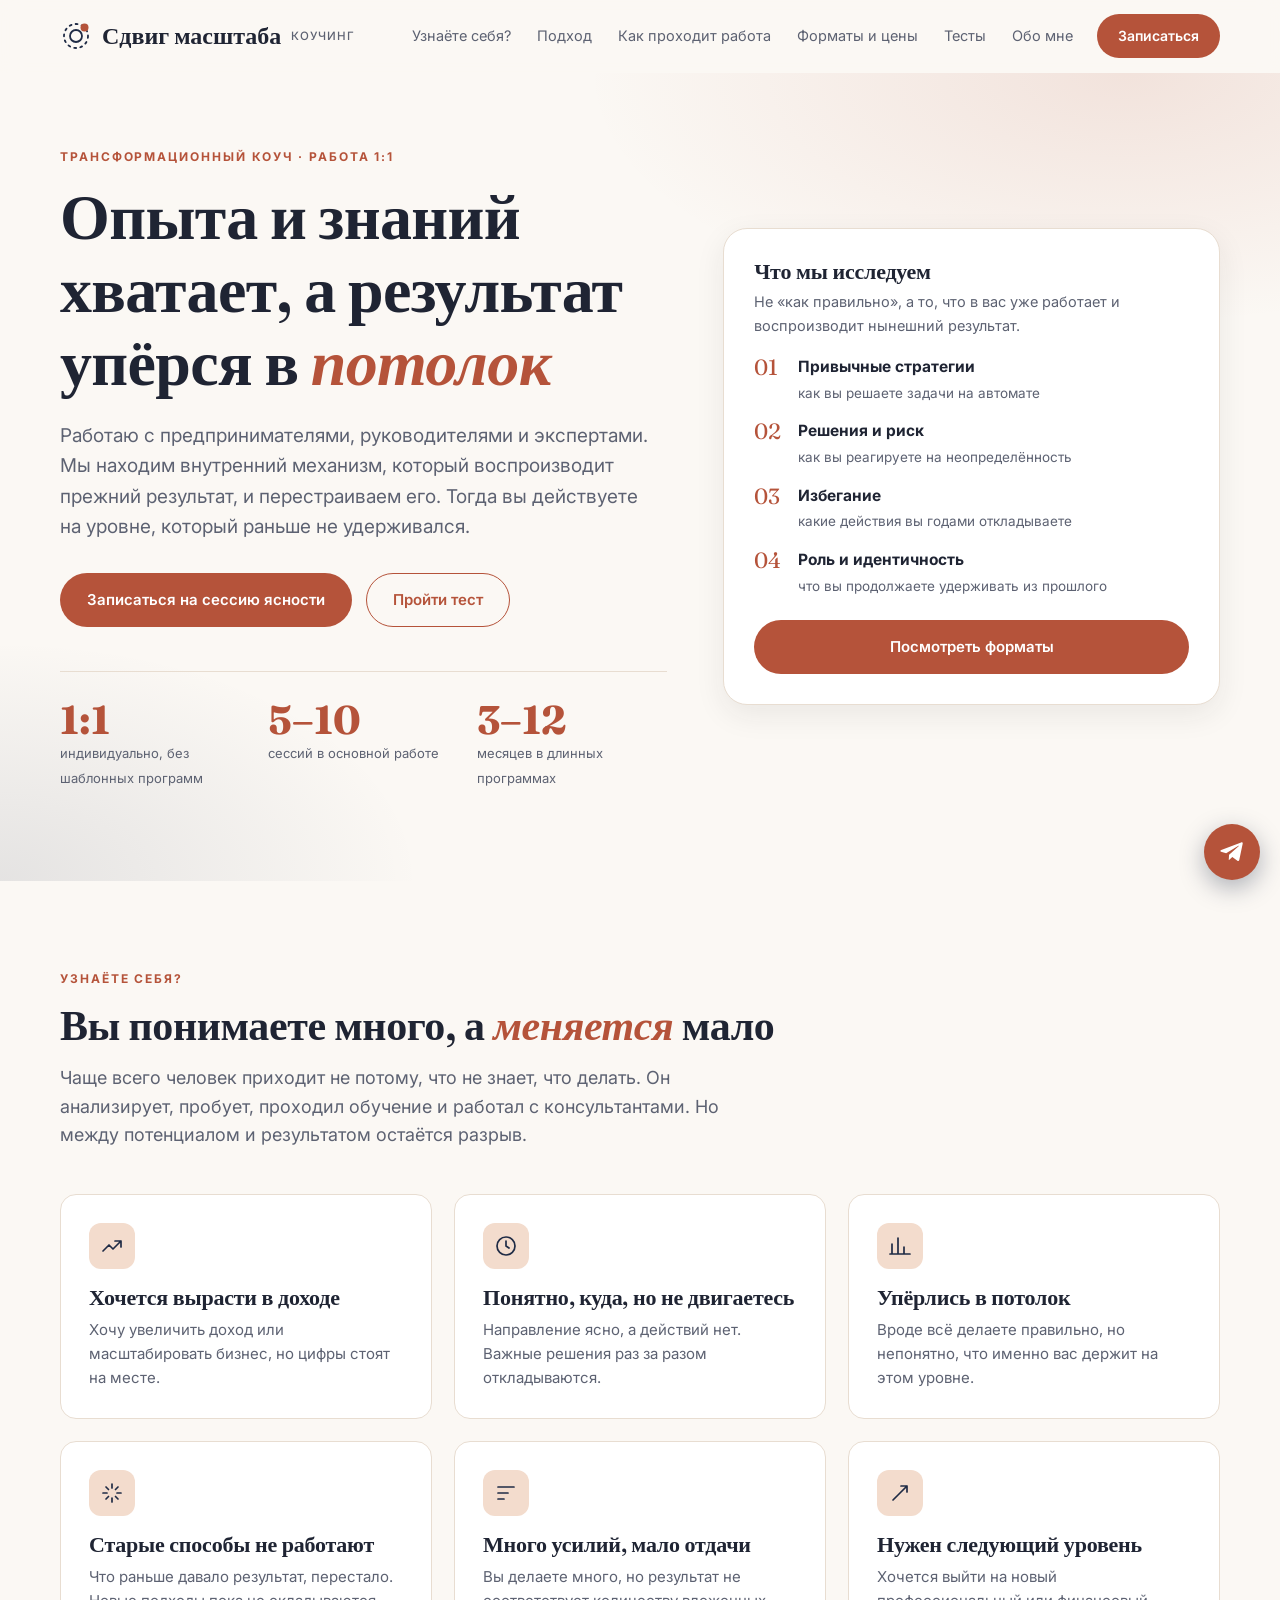
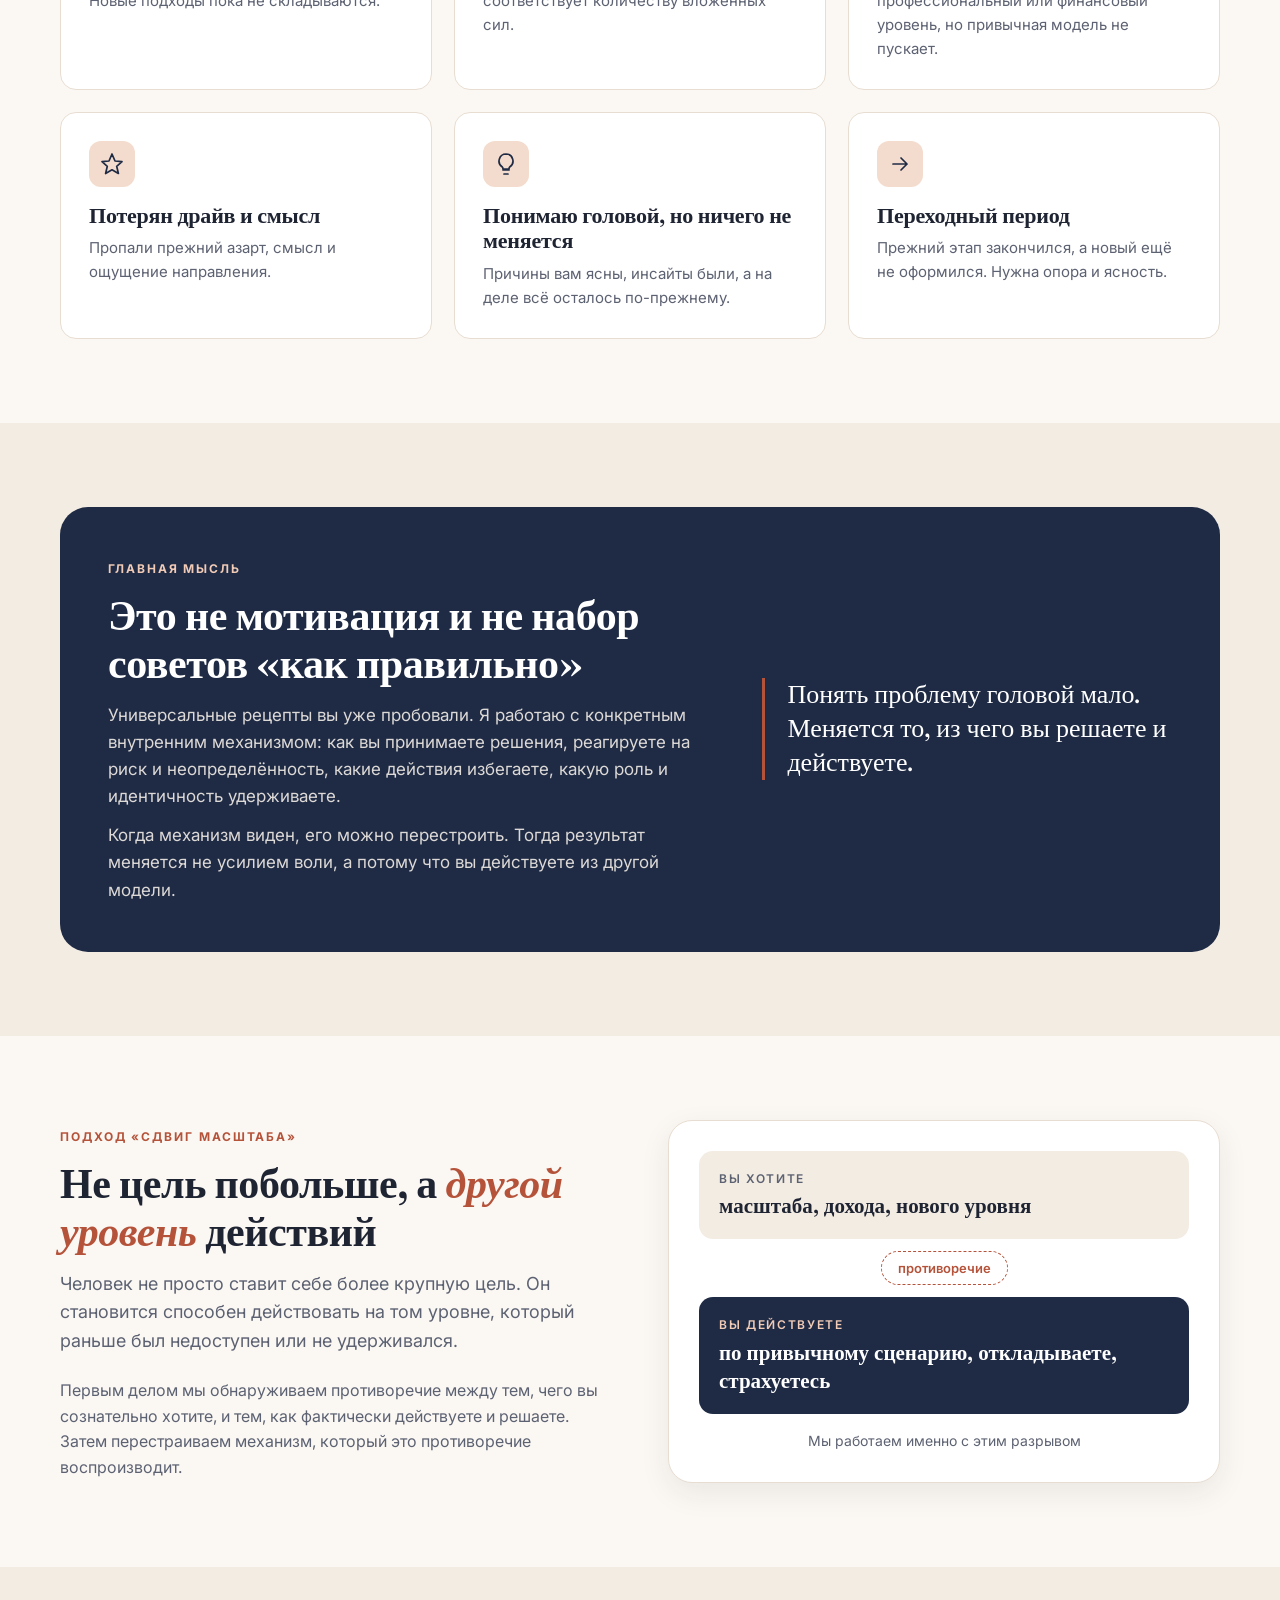
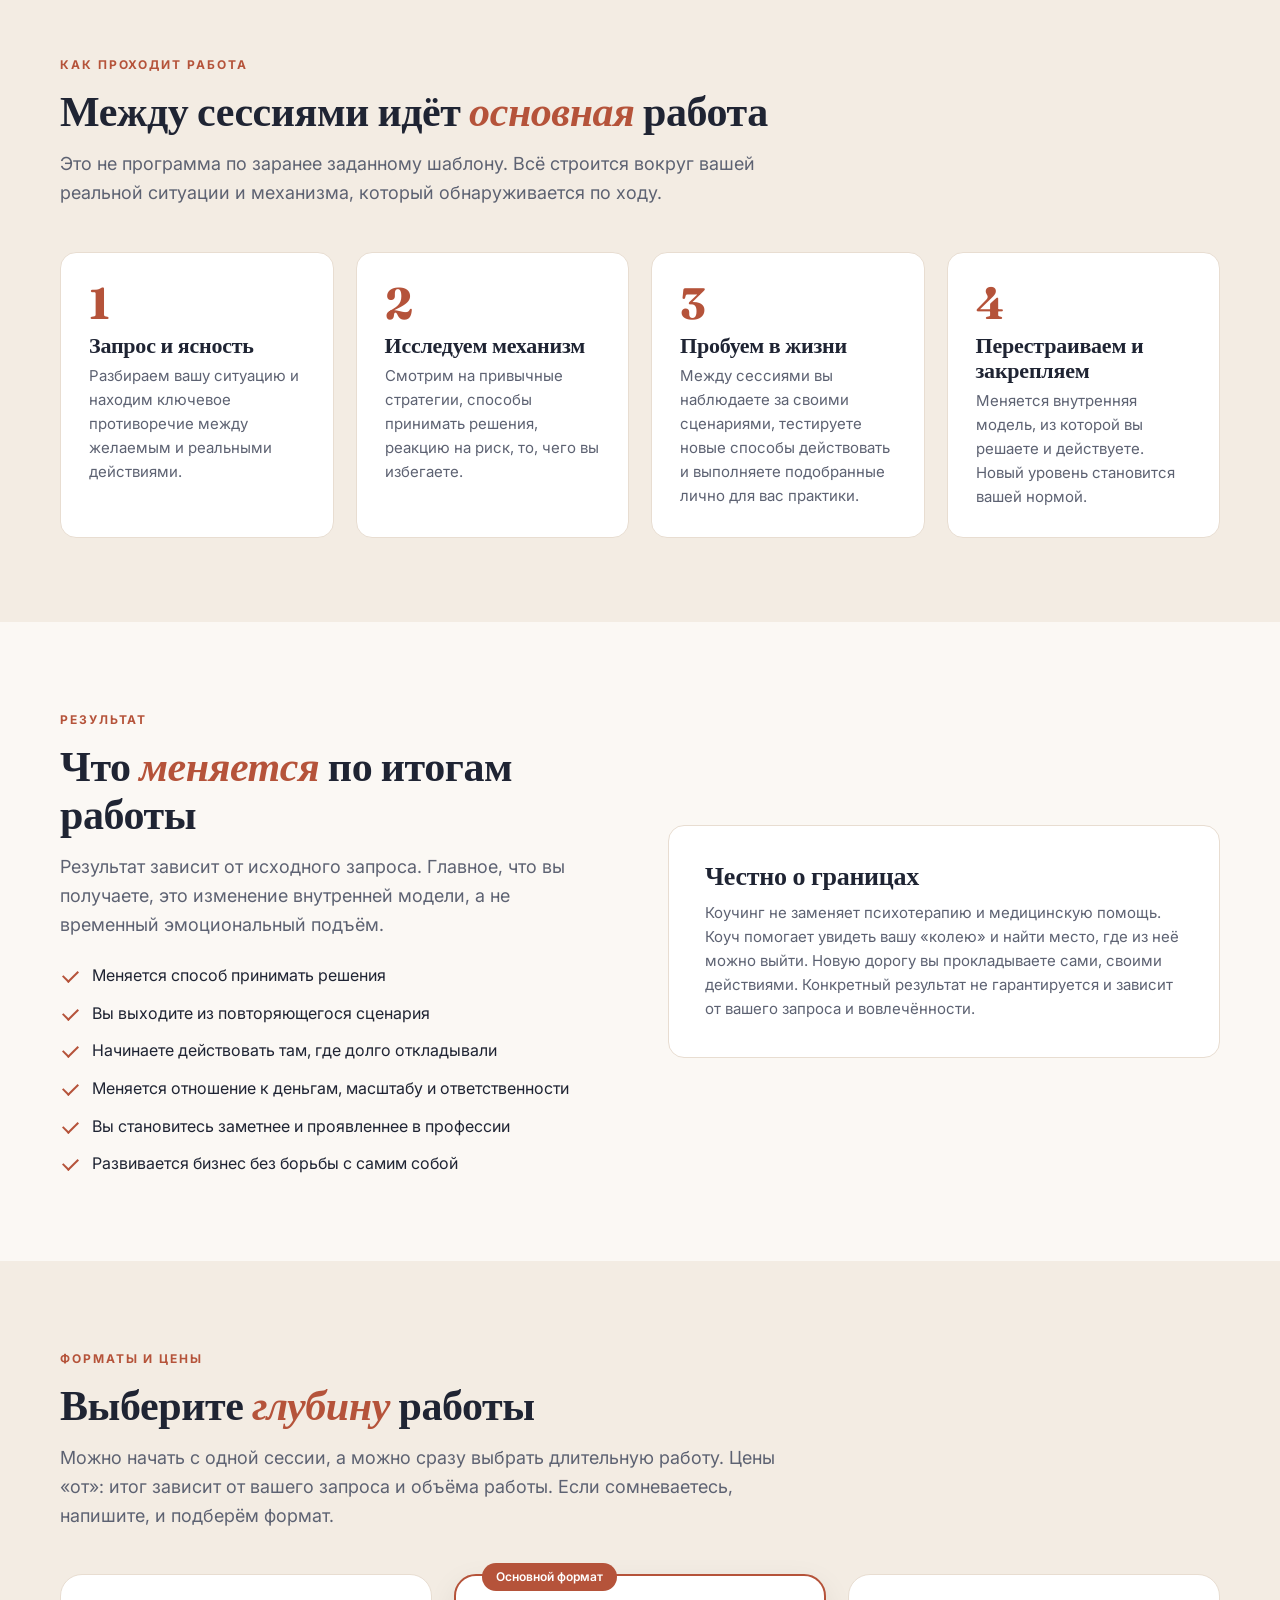
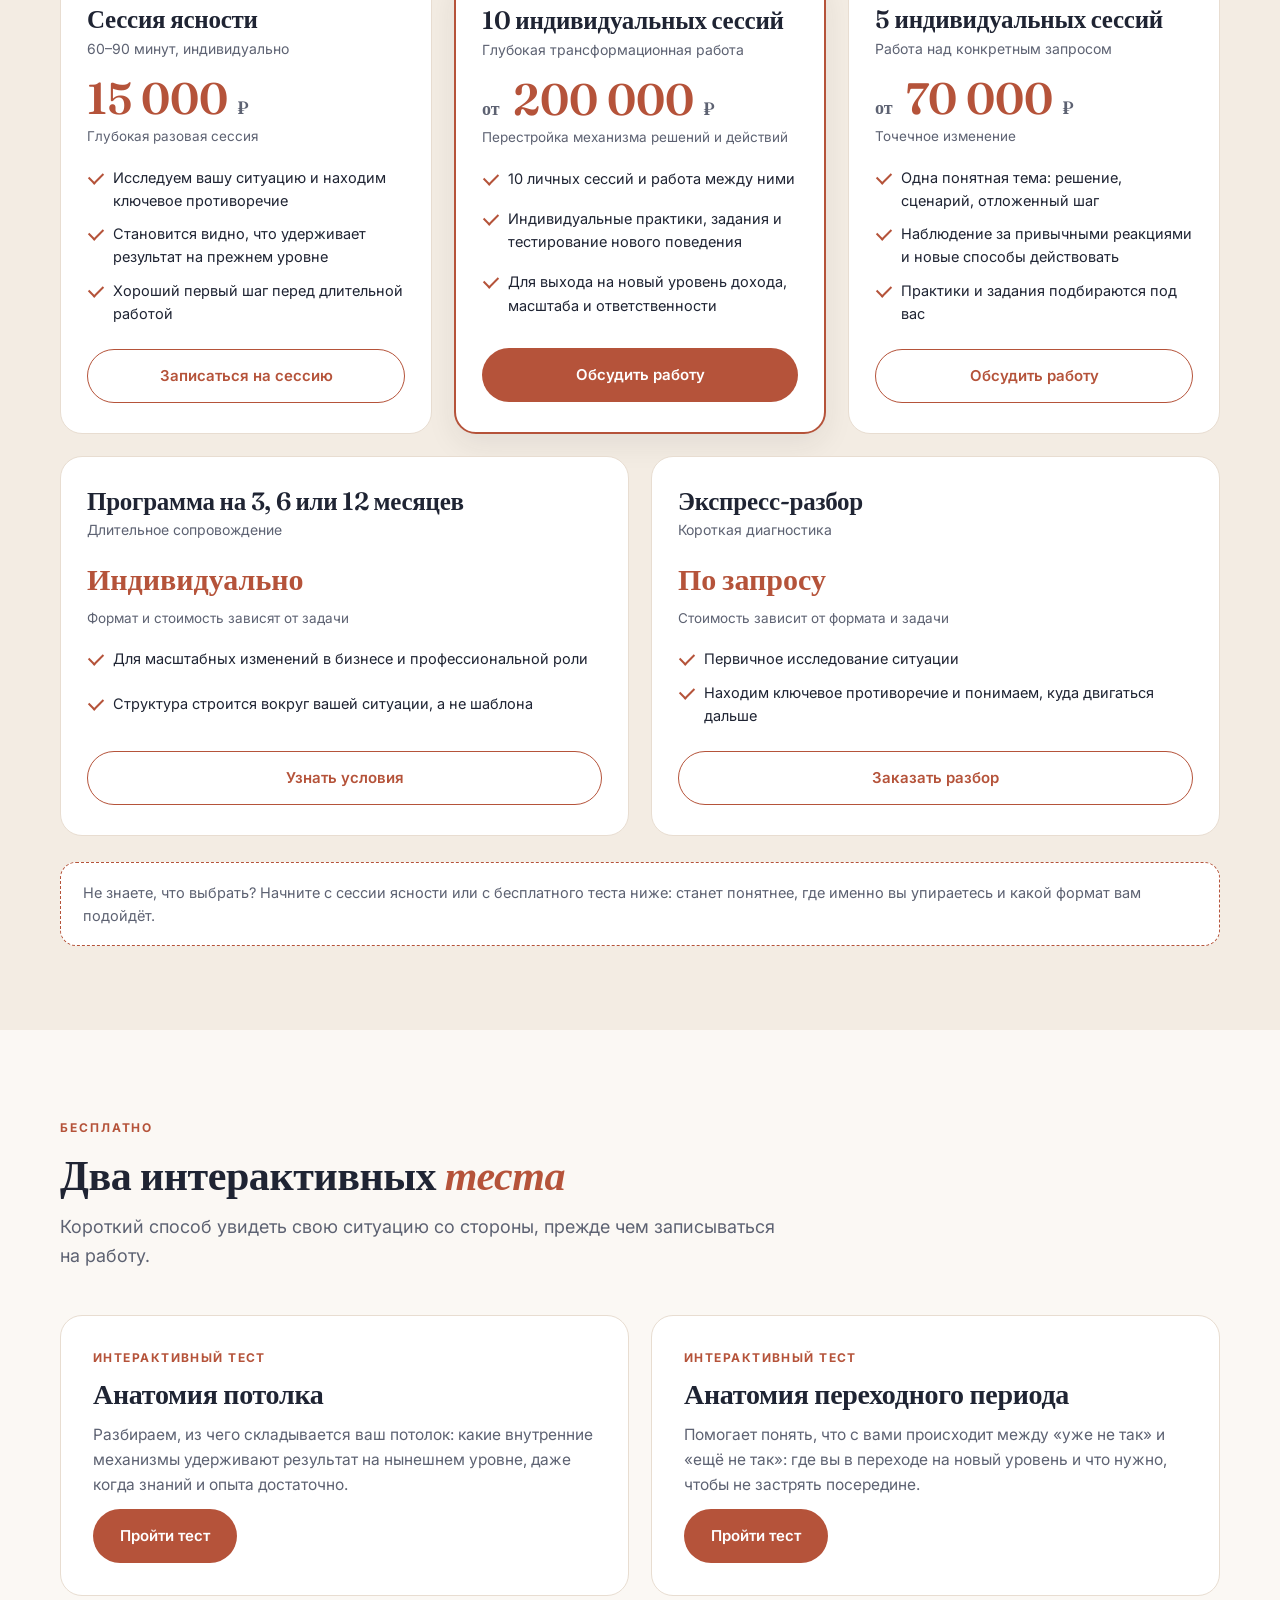
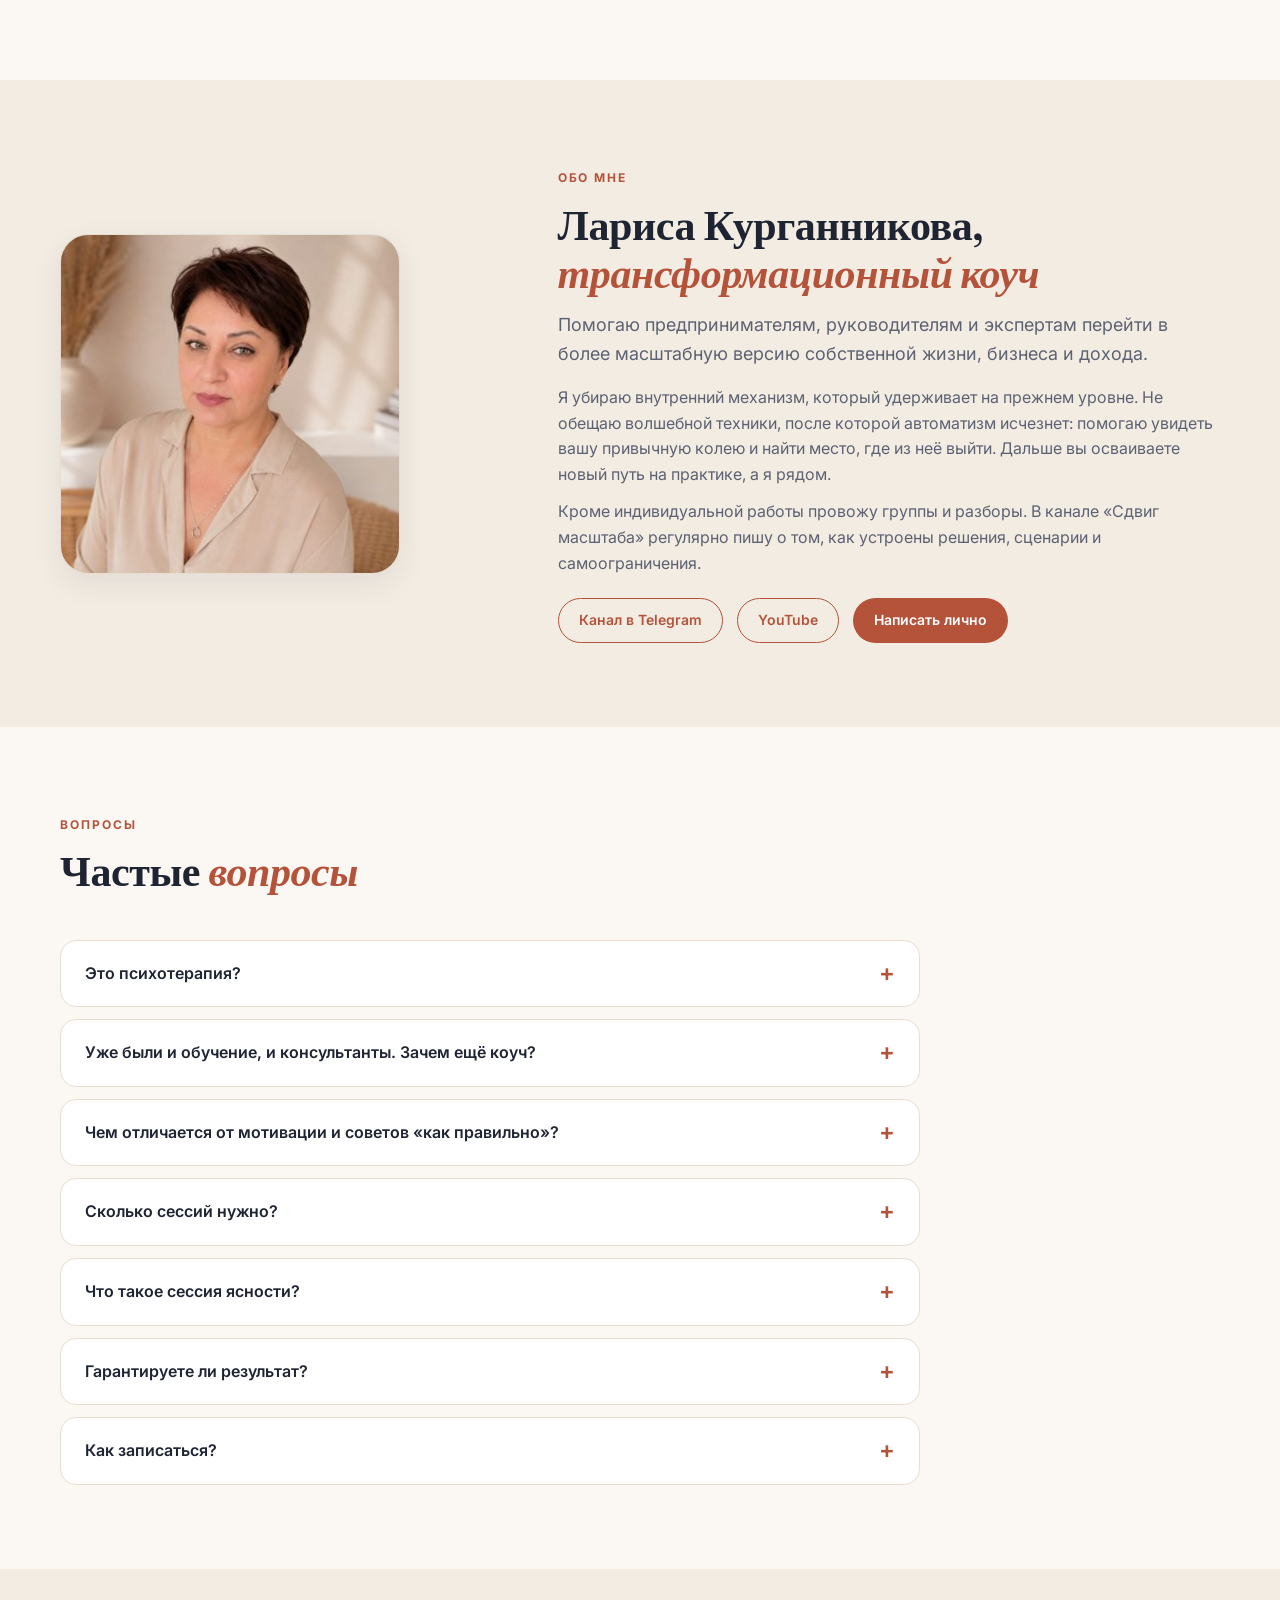
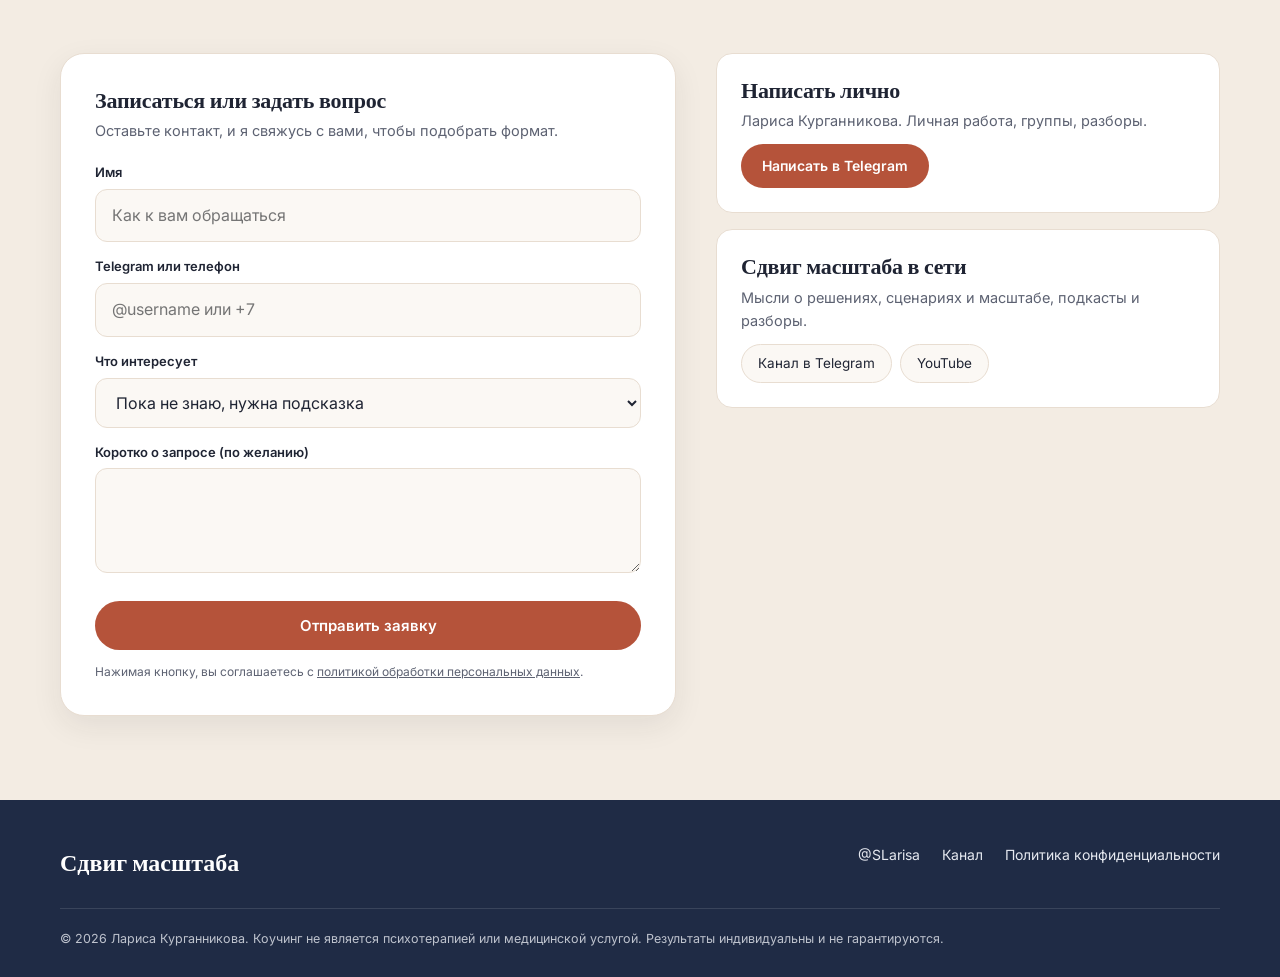
==== index.html @ 3f0baa87 "init: landing for Larisa Kurgannikova (Sdvig masshtaba)" ====
<!DOCTYPE html>
<html lang="ru">
<head>
<meta charset="UTF-8">
<meta name="viewport" content="width=device-width, initial-scale=1">
<title>Сдвиг масштаба — трансформационный коуч Лариса Курганникова</title>
<meta name="description" content="Индивидуальная трансформационная работа для предпринимателей, руководителей и экспертов, которые упёрлись в потолок. Находим внутренний механизм, который удерживает результат, и перестраиваем его.">
<meta property="og:title" content="Сдвиг масштаба — коуч Лариса Курганникова">
<meta property="og:description" content="Опыта и знаний хватает, а результат упёрся в потолок. Индивидуальная работа с внутренним механизмом решений и действий.">
<meta property="og:type" content="website">
<link rel="icon" href="data:image/svg+xml,%3Csvg xmlns='http://www.w3.org/2000/svg' viewBox='0 0 32 32'%3E%3Ccircle cx='16' cy='16' r='14' fill='%231f2b45'/%3E%3Ccircle cx='16' cy='16' r='9' fill='none' stroke='%23e9b99f' stroke-width='2'/%3E%3Ccircle cx='21' cy='11' r='4' fill='%23b5533a'/%3E%3C/svg%3E">
<link rel="preconnect" href="https://fonts.googleapis.com">
<link rel="preconnect" href="https://fonts.gstatic.com" crossorigin>
<link href="https://fonts.googleapis.com/css2?family=Fraunces:ital,wght@0,500;0,600;0,700;1,500;1,600&family=Inter:wght@400;500;600;700&display=swap" rel="stylesheet">
<link rel="stylesheet" href="styles.css">
</head>
<body>

<header class="header" id="header">
  <div class="container header__inner">
    <a href="#top" class="logo" aria-label="Сдвиг масштаба">
      <svg viewBox="0 0 32 32" fill="none" stroke-linecap="round"><circle cx="16" cy="16" r="6" stroke="#1f2b45" stroke-width="1.8"/><circle cx="16" cy="16" r="12" stroke="#1f2b45" stroke-width="1.8" stroke-dasharray="2 4.2"/><circle cx="24.5" cy="7.5" r="4" fill="#b5533a" stroke="none"/></svg>
      Сдвиг масштаба <small>коучинг</small>
    </a>
    <nav class="nav" id="nav">
      <a href="#signs">Узнаёте себя?</a>
      <a href="#method">Подход</a>
      <a href="#process">Как проходит работа</a>
      <a href="#formats">Форматы и цены</a>
      <a href="#tests">Тесты</a>
      <a href="#about">Обо мне</a>
    </nav>
    <a href="#contact" class="btn btn--primary btn--sm">Записаться</a>
    <button class="burger" id="burger" aria-label="Меню"><span></span></button>
  </div>
</header>

<main id="top">

<section class="hero">
  <div class="container hero__grid">
    <div>
      <span class="eyebrow">Трансформационный коуч · работа 1:1</span>
      <h1>Опыта и знаний хватает, а результат упёрся в <em>потолок</em></h1>
      <p class="hero__sub">Работаю с предпринимателями, руководителями и экспертами. Мы находим внутренний механизм, который воспроизводит прежний результат, и перестраиваем его. Тогда вы действуете на уровне, который раньше не удерживался.</p>
      <div class="hero__cta">
        <a href="#contact" class="btn btn--primary" data-format="Сессия ясности (60–90 мин) — 15 000 ₽">Записаться на сессию ясности</a>
        <a href="#tests" class="btn btn--ghost">Пройти тест</a>
      </div>
      <div class="hero__facts">
        <div class="fact"><b>1:1</b><span>индивидуально, без шаблонных программ</span></div>
        <div class="fact"><b>5–10</b><span>сессий в основной работе</span></div>
        <div class="fact"><b>3–12</b><span>месяцев в длинных программах</span></div>
      </div>
    </div>
    <div class="hero__card">
      <h3>Что мы исследуем</h3>
      <p class="s">Не «как правильно», а то, что в вас уже работает и воспроизводит нынешний результат.</p>
      <ul class="explore">
        <li><i>01</i><div><b>Привычные стратегии</b><span>как вы решаете задачи на автомате</span></div></li>
        <li><i>02</i><div><b>Решения и риск</b><span>как вы реагируете на неопределённость</span></div></li>
        <li><i>03</i><div><b>Избегание</b><span>какие действия вы годами откладываете</span></div></li>
        <li><i>04</i><div><b>Роль и идентичность</b><span>что вы продолжаете удерживать из прошлого</span></div></li>
      </ul>
      <a href="#formats" class="btn btn--primary">Посмотреть форматы</a>
    </div>
  </div>
</section>

<section id="signs">
  <div class="container">
    <div class="section-head">
      <span class="eyebrow">Узнаёте себя?</span>
      <h2>Вы понимаете много, а <em>меняется</em> мало</h2>
      <p class="lead">Чаще всего человек приходит не потому, что не знает, что делать. Он анализирует, пробует, проходил обучение и работал с консультантами. Но между потенциалом и результатом остаётся разрыв.</p>
    </div>
    <div class="grid grid--3">
      <div class="adv"><div class="ico"><svg viewBox="0 0 24 24" fill="none" stroke="currentColor" stroke-width="1.7" stroke-linecap="round" stroke-linejoin="round"><path d="M3 17l6-6 4 4 8-8M15 7h6v6"/></svg></div><h3>Хочется вырасти в доходе</h3><p>Хочу увеличить доход или масштабировать бизнес, но цифры стоят на месте.</p></div>
      <div class="adv"><div class="ico"><svg viewBox="0 0 24 24" fill="none" stroke="currentColor" stroke-width="1.7" stroke-linecap="round" stroke-linejoin="round"><circle cx="12" cy="12" r="9"/><path d="M12 7v5l3 2"/></svg></div><h3>Понятно, куда, но не двигаетесь</h3><p>Направление ясно, а действий нет. Важные решения раз за разом откладываются.</p></div>
      <div class="adv"><div class="ico"><svg viewBox="0 0 24 24" fill="none" stroke="currentColor" stroke-width="1.7" stroke-linecap="round" stroke-linejoin="round"><path d="M4 20V10M10 20V4M16 20v-7M22 20H2"/></svg></div><h3>Упёрлись в потолок</h3><p>Вроде всё делаете правильно, но непонятно, что именно вас держит на этом уровне.</p></div>
      <div class="adv"><div class="ico"><svg viewBox="0 0 24 24" fill="none" stroke="currentColor" stroke-width="1.7" stroke-linecap="round" stroke-linejoin="round"><path d="M12 3v4M12 17v4M3 12h4M17 12h4M6 6l2.5 2.5M15.5 15.5L18 18M18 6l-2.5 2.5M8.5 15.5L6 18"/></svg></div><h3>Старые способы не работают</h3><p>Что раньше давало результат, перестало. Новые подходы пока не складываются.</p></div>
      <div class="adv"><div class="ico"><svg viewBox="0 0 24 24" fill="none" stroke="currentColor" stroke-width="1.7" stroke-linecap="round" stroke-linejoin="round"><path d="M4 6h16M4 12h10M4 18h6"/></svg></div><h3>Много усилий, мало отдачи</h3><p>Вы делаете много, но результат не соответствует количеству вложенных сил.</p></div>
      <div class="adv"><div class="ico"><svg viewBox="0 0 24 24" fill="none" stroke="currentColor" stroke-width="1.7" stroke-linecap="round" stroke-linejoin="round"><path d="M5 19l6-6M13 5h6v6M19 5l-9 9"/></svg></div><h3>Нужен следующий уровень</h3><p>Хочется выйти на новый профессиональный или финансовый уровень, но привычная модель не пускает.</p></div>
      <div class="adv"><div class="ico"><svg viewBox="0 0 24 24" fill="none" stroke="currentColor" stroke-width="1.7" stroke-linecap="round" stroke-linejoin="round"><path d="M12 2l3 7 7 .6-5.3 4.7 1.7 7.2L12 17.8 5.6 21.5l1.7-7.2L2 9.6 9 9z"/></svg></div><h3>Потерян драйв и смысл</h3><p>Пропали прежний азарт, смысл и ощущение направления.</p></div>
      <div class="adv"><div class="ico"><svg viewBox="0 0 24 24" fill="none" stroke="currentColor" stroke-width="1.7" stroke-linecap="round" stroke-linejoin="round"><path d="M9 18h6M10 22h4M12 2a7 7 0 0 0-4 12.7c.6.5 1 1.3 1 2.3h6c0-1 .4-1.8 1-2.3A7 7 0 0 0 12 2z"/></svg></div><h3>Понимаю головой, но ничего не меняется</h3><p>Причины вам ясны, инсайты были, а на деле всё осталось по-прежнему.</p></div>
      <div class="adv"><div class="ico"><svg viewBox="0 0 24 24" fill="none" stroke="currentColor" stroke-width="1.7" stroke-linecap="round" stroke-linejoin="round"><path d="M5 12h14M13 6l6 6-6 6"/></svg></div><h3>Переходный период</h3><p>Прежний этап закончился, а новый ещё не оформился. Нужна опора и ясность.</p></div>
    </div>
  </div>
</section>

<section class="alt" id="idea">
  <div class="container">
    <div class="idea">
      <div>
        <span class="eyebrow" style="color:var(--sand-l)">Главная мысль</span>
        <h2>Это не мотивация и не набор советов «как правильно»</h2>
        <p>Универсальные рецепты вы уже пробовали. Я работаю с конкретным внутренним механизмом: как вы принимаете решения, реагируете на риск и неопределённость, какие действия избегаете, какую роль и идентичность удерживаете.</p>
        <p style="margin-top:12px">Когда механизм виден, его можно перестроить. Тогда результат меняется не усилием воли, а потому что вы действуете из другой модели.</p>
      </div>
      <div class="idea__q">Понять проблему головой мало. Меняется то, из чего вы решаете и действуете.</div>
    </div>
  </div>
</section>

<section id="method">
  <div class="container split">
    <div>
      <span class="eyebrow">Подход «Сдвиг масштаба»</span>
      <h2>Не цель побольше, а <em>другой уровень</em> действий</h2>
      <p class="lead" style="margin-bottom:22px">Человек не просто ставит себе более крупную цель. Он становится способен действовать на том уровне, который раньше был недоступен или не удерживался.</p>
      <p style="color:var(--muted)">Первым делом мы обнаруживаем противоречие между тем, чего вы сознательно хотите, и тем, как фактически действуете и решаете. Затем перестраиваем механизм, который это противоречие воспроизводит.</p>
    </div>
    <div class="contrast">
      <div class="contrast__row"><span>Вы хотите</span><b>масштаба, дохода, нового уровня</b></div>
      <div class="contrast__gap">противоречие</div>
      <div class="contrast__row contrast__row--b"><span>Вы действуете</span><b>по привычному сценарию, откладываете, страхуетесь</b></div>
      <p class="contrast__note">Мы работаем именно с этим разрывом</p>
    </div>
  </div>
</section>

<section class="alt" id="process">
  <div class="container">
    <div class="section-head">
      <span class="eyebrow">Как проходит работа</span>
      <h2>Между сессиями идёт <em>основная</em> работа</h2>
      <p class="lead">Это не программа по заранее заданному шаблону. Всё строится вокруг вашей реальной ситуации и механизма, который обнаруживается по ходу.</p>
    </div>
    <div class="grid grid--4">
      <div class="step"><b>1</b><h3>Запрос и ясность</h3><p>Разбираем вашу ситуацию и находим ключевое противоречие между желаемым и реальными действиями.</p></div>
      <div class="step"><b>2</b><h3>Исследуем механизм</h3><p>Смотрим на привычные стратегии, способы принимать решения, реакцию на риск, то, чего вы избегаете.</p></div>
      <div class="step"><b>3</b><h3>Пробуем в жизни</h3><p>Между сессиями вы наблюдаете за своими сценариями, тестируете новые способы действовать и выполняете подобранные лично для вас практики.</p></div>
      <div class="step"><b>4</b><h3>Перестраиваем и закрепляем</h3><p>Меняется внутренняя модель, из которой вы решаете и действуете. Новый уровень становится вашей нормой.</p></div>
    </div>
  </div>
</section>

<section id="result">
  <div class="container split">
    <div>
      <span class="eyebrow">Результат</span>
      <h2>Что <em>меняется</em> по итогам работы</h2>
      <p class="lead" style="margin-bottom:24px">Результат зависит от исходного запроса. Главное, что вы получаете, это изменение внутренней модели, а не временный эмоциональный подъём.</p>
      <ul class="checks">
        <li>Меняется способ принимать решения</li>
        <li>Вы выходите из повторяющегося сценария</li>
        <li>Начинаете действовать там, где долго откладывали</li>
        <li>Меняется отношение к деньгам, масштабу и ответственности</li>
        <li>Вы становитесь заметнее и проявленнее в профессии</li>
        <li>Развивается бизнес без борьбы с самим собой</li>
      </ul>
    </div>
    <div class="adv" style="padding:36px">
      <h3 style="font-size:26px;margin-bottom:10px">Честно о границах</h3>
      <p>Коучинг не заменяет психотерапию и медицинскую помощь. Коуч помогает увидеть вашу «колею» и найти место, где из неё можно выйти. Новую дорогу вы прокладываете сами, своими действиями. Конкретный результат не гарантируется и зависит от вашего запроса и вовлечённости.</p>
    </div>
  </div>
</section>

<section id="formats" class="alt">
  <div class="container">
    <div class="section-head">
      <span class="eyebrow">Форматы и цены</span>
      <h2>Выберите <em>глубину</em> работы</h2>
      <p class="lead">Можно начать с одной сессии, а можно сразу выбрать длительную работу. Цены «от»: итог зависит от вашего запроса и объёма работы. Если сомневаетесь, напишите, и подберём формат.</p>
    </div>
    <div class="tariffs">
      <div class="tariff">
        <h3>Сессия ясности</h3>
        <div class="sub">60–90 минут, индивидуально</div>
        <div class="price">15 000 <small>₽</small></div>
        <div class="then">Глубокая разовая сессия</div>
        <ul>
          <li>Исследуем вашу ситуацию и находим ключевое противоречие</li>
          <li>Становится видно, что удерживает результат на прежнем уровне</li>
          <li>Хороший первый шаг перед длительной работой</li>
        </ul>
        <a href="#contact" class="btn btn--ghost" data-format="Сессия ясности (60–90 мин) — 15 000 ₽">Записаться на сессию</a>
      </div>
      <div class="tariff tariff--main">
        <span class="tariff__badge">Основной формат</span>
        <h3>10 индивидуальных сессий</h3>
        <div class="sub">Глубокая трансформационная работа</div>
        <div class="price"><small>от</small> 200 000 <small>₽</small></div>
        <div class="then">Перестройка механизма решений и действий</div>
        <ul>
          <li>10 личных сессий и работа между ними</li>
          <li>Индивидуальные практики, задания и тестирование нового поведения</li>
          <li>Для выхода на новый уровень дохода, масштаба и ответственности</li>
        </ul>
        <a href="#contact" class="btn btn--primary" data-format="10 индивидуальных сессий — от 200 000 ₽">Обсудить работу</a>
      </div>
      <div class="tariff">
        <h3>5 индивидуальных сессий</h3>
        <div class="sub">Работа над конкретным запросом</div>
        <div class="price"><small>от</small> 70 000 <small>₽</small></div>
        <div class="then">Точечное изменение</div>
        <ul>
          <li>Одна понятная тема: решение, сценарий, отложенный шаг</li>
          <li>Наблюдение за привычными реакциями и новые способы действовать</li>
          <li>Практики и задания подбираются под вас</li>
        </ul>
        <a href="#contact" class="btn btn--ghost" data-format="5 индивидуальных сессий — от 70 000 ₽">Обсудить работу</a>
      </div>
    </div>
    <div class="tariffs tariffs--row2">
      <div class="tariff">
        <h3>Программа на 3, 6 или 12 месяцев</h3>
        <div class="sub">Длительное сопровождение</div>
        <div class="price price--txt">Индивидуально</div>
        <div class="then">Формат и стоимость зависят от задачи</div>
        <ul>
          <li>Для масштабных изменений в бизнесе и профессиональной роли</li>
          <li>Структура строится вокруг вашей ситуации, а не шаблона</li>
        </ul>
        <a href="#contact" class="btn btn--ghost" data-format="Программа на 3, 6 или 12 месяцев — индивидуально">Узнать условия</a>
      </div>
      <div class="tariff">
        <h3>Экспресс-разбор</h3>
        <div class="sub">Короткая диагностика</div>
        <div class="price price--txt">По запросу</div>
        <div class="then">Стоимость зависит от формата и задачи</div>
        <ul>
          <li>Первичное исследование ситуации</li>
          <li>Находим ключевое противоречие и понимаем, куда двигаться дальше</li>
        </ul>
        <a href="#contact" class="btn btn--ghost" data-format="Экспресс-разбор / диагностика">Заказать разбор</a>
      </div>
    </div>
    <div class="note">Не знаете, что выбрать? Начните с сессии ясности или с бесплатного теста ниже: станет понятнее, где именно вы упираетесь и какой формат вам подойдёт.</div>
  </div>
</section>

<section id="tests">
  <div class="container">
    <div class="section-head">
      <span class="eyebrow">Бесплатно</span>
      <h2>Два интерактивных <em>теста</em></h2>
      <p class="lead">Короткий способ увидеть свою ситуацию со стороны, прежде чем записываться на работу.</p>
    </div>
    <div class="grid grid--2">
      <div class="test">
        <span class="test__tag">Интерактивный тест</span>
        <h3>Анатомия потолка</h3>
        <p>Разбираем, из чего складывается ваш потолок: какие внутренние механизмы удерживают результат на нынешнем уровне, даже когда знаний и опыта достаточно.</p>
        <a href="https://t.me/SLarisa?text=%D0%A5%D0%BE%D1%87%D1%83%20%D0%BF%D1%80%D0%BE%D0%B9%D1%82%D0%B8%20%D1%82%D0%B5%D1%81%D1%82%20%C2%AB%D0%90%D0%BD%D0%B0%D1%82%D0%BE%D0%BC%D0%B8%D1%8F%20%D0%BF%D0%BE%D1%82%D0%BE%D0%BB%D0%BA%D0%B0%C2%BB" class="btn btn--primary" target="_blank" rel="noopener" id="test-ceiling">Пройти тест</a>
      </div>
      <div class="test">
        <span class="test__tag">Интерактивный тест</span>
        <h3>Анатомия переходного периода</h3>
        <p>Помогает понять, что с вами происходит между «уже не так» и «ещё не так»: где вы в переходе на новый уровень и что нужно, чтобы не застрять посередине.</p>
        <a href="https://t.me/SLarisa?text=%D0%A5%D0%BE%D1%87%D1%83%20%D0%BF%D1%80%D0%BE%D0%B9%D1%82%D0%B8%20%D1%82%D0%B5%D1%81%D1%82%20%C2%AB%D0%90%D0%BD%D0%B0%D1%82%D0%BE%D0%BC%D0%B8%D1%8F%20%D0%BF%D0%B5%D1%80%D0%B5%D1%85%D0%BE%D0%B4%D0%BD%D0%BE%D0%B3%D0%BE%20%D0%BF%D0%B5%D1%80%D0%B8%D0%BE%D0%B4%D0%B0%C2%BB" class="btn btn--primary" target="_blank" rel="noopener" id="test-transition">Пройти тест</a>
      </div>
    </div>
  </div>
</section>

<section id="about" class="alt">
  <div class="container about">
    <div class="about__photo"><img src="img/larisa.jpg" alt="Лариса Курганникова, трансформационный коуч" width="320" height="320"></div>
    <div>
      <span class="eyebrow">Обо мне</span>
      <h2>Лариса Курганникова, <em>трансформационный коуч</em></h2>
      <p class="lead">Помогаю предпринимателям, руководителям и экспертам перейти в более масштабную версию собственной жизни, бизнеса и дохода.</p>
      <p style="color:var(--muted);margin-top:16px">Я убираю внутренний механизм, который удерживает на прежнем уровне. Не обещаю волшебной техники, после которой автоматизм исчезнет: помогаю увидеть вашу привычную колею и найти место, где из неё выйти. Дальше вы осваиваете новый путь на практике, а я рядом.</p>
      <p style="color:var(--muted);margin-top:12px">Кроме индивидуальной работы провожу группы и разборы. В канале «Сдвиг масштаба» регулярно пишу о том, как устроены решения, сценарии и самоограничения.</p>
      <div class="hero__cta" style="margin-top:22px">
        <a href="https://t.me/vyunikalny" class="btn btn--ghost btn--sm" target="_blank" rel="noopener">Канал в Telegram</a>
        <a href="https://www.youtube.com/channel/UCT1xz9s1wB6v07om4X-yplw" class="btn btn--ghost btn--sm" target="_blank" rel="noopener">YouTube</a>
        <a href="#contact" class="btn btn--primary btn--sm">Написать лично</a>
      </div>
    </div>
  </div>
</section>

<section id="faq">
  <div class="container">
    <div class="section-head">
      <span class="eyebrow">Вопросы</span>
      <h2>Частые <em>вопросы</em></h2>
    </div>
    <div class="faq">
      <details class="faq__item"><summary>Это психотерапия?</summary><p>Нет. Это коучинг: работа с решениями, действиями и внутренними установками, которые влияют на профессиональный и финансовый результат. Он не заменяет психотерапию и медицинскую помощь.</p></details>
      <details class="faq__item"><summary>Уже были и обучение, и консультанты. Зачем ещё коуч?</summary><p>Обычно такие обращения возникают именно после обучения и консультаций: знаний хватает, а разрыв с результатом остаётся. Я не добавляю информации, а работаю с механизмом, из которого вы принимаете решения и действуете.</p></details>
      <details class="faq__item"><summary>Чем отличается от мотивации и советов «как правильно»?</summary><p>Мотивация даёт временный подъём, универсальные советы не учитывают вашу ситуацию. Здесь работа строится вокруг вашего реального запроса и вашего механизма. Цель в изменении внутренней модели, из которой вы действуете.</p></details>
      <details class="faq__item"><summary>Сколько сессий нужно?</summary><p>Зависит от запроса. Для точечной темы часто подходят 5 сессий, для перехода на новый уровень чаще нужны 10, для масштабных изменений бывают программы на 3, 6 или 12 месяцев. Начать можно с одной сессии ясности.</p></details>
      <details class="faq__item"><summary>Что такое сессия ясности?</summary><p>Это индивидуальная сессия на 60–90 минут. Мы исследуем вашу ситуацию и находим ключевое противоречие. После неё вы понимаете, что удерживает результат на прежнем уровне и нужна ли более длительная работа.</p></details>
      <details class="faq__item"><summary>Гарантируете ли результат?</summary><p>Нет, и никто не может честно это сделать. Результат зависит от запроса и от того, насколько вы вовлечены: между сессиями вы наблюдаете за собой, пробуете новое и выполняете практики.</p></details>
      <details class="faq__item"><summary>Как записаться?</summary><p>Оставьте заявку в форме ниже или напишите в Telegram @SLarisa. Подскажем формат и согласуем время.</p></details>
    </div>
  </div>
</section>

<section id="contact" class="alt">
  <div class="container contact__grid">
    <form class="form" id="leadForm" novalidate>
      <h3>Записаться или задать вопрос</h3>
      <p class="s">Оставьте контакт, и я свяжусь с вами, чтобы подобрать формат.</p>
      <div class="field"><label for="f-name">Имя</label><input id="f-name" name="name" type="text" placeholder="Как к вам обращаться" required></div>
      <div class="field"><label for="f-contact">Telegram или телефон</label><input id="f-contact" name="contact" type="text" placeholder="@username или +7" required></div>
      <div class="field"><label for="f-format">Что интересует</label>
        <select id="f-format" name="format">
          <option>Пока не знаю, нужна подсказка</option>
          <option>Сессия ясности (60–90 мин) — 15 000 ₽</option>
          <option>5 индивидуальных сессий — от 70 000 ₽</option>
          <option>10 индивидуальных сессий — от 200 000 ₽</option>
          <option>Программа на 3, 6 или 12 месяцев — индивидуально</option>
          <option>Экспресс-разбор / диагностика</option>
        </select>
      </div>
      <div class="field"><label for="f-msg">Коротко о запросе (по желанию)</label><textarea id="f-msg" name="comment" rows="3"></textarea></div>
      <input type="text" name="_gotcha" style="display:none" tabindex="-1" autocomplete="off">
      <button type="submit" class="btn btn--primary">Отправить заявку</button>
      <small>Нажимая кнопку, вы соглашаетесь с <a href="privacy.html">политикой обработки персональных данных</a>.</small>
    </form>
    <div>
      <div class="contact-card">
        <h3>Написать лично</h3>
        <p>Лариса Курганникова. Личная работа, группы, разборы.</p>
        <a href="https://t.me/SLarisa" class="btn btn--primary btn--sm" target="_blank" rel="noopener">Написать в Telegram</a>
      </div>
      <div class="contact-card">
        <h3>Сдвиг масштаба в сети</h3>
        <p>Мысли о решениях, сценариях и масштабе, подкасты и разборы.</p>
        <div class="socials">
          <a href="https://t.me/vyunikalny" target="_blank" rel="noopener">Канал в Telegram</a>
          <a href="https://www.youtube.com/channel/UCT1xz9s1wB6v07om4X-yplw" target="_blank" rel="noopener">YouTube</a>
        </div>
      </div>
    </div>
  </div>
</section>

</main>

<footer class="footer">
  <div class="container">
    <div class="footer__top">
      <a href="#top" class="logo">Сдвиг масштаба</a>
      <div class="footer__links">
        <a href="https://t.me/SLarisa" target="_blank" rel="noopener">@SLarisa</a>
        <a href="https://t.me/vyunikalny" target="_blank" rel="noopener">Канал</a>
        <a href="privacy.html">Политика конфиденциальности</a>
      </div>
    </div>
    <div class="footer__bot">&copy; <span id="year">2026</span> Лариса Курганникова. Коучинг не является психотерапией или медицинской услугой. Результаты индивидуальны и не гарантируются.</div>
  </div>
</footer>

<a href="https://t.me/SLarisa" class="fab" target="_blank" rel="noopener" aria-label="Написать в Telegram">
  <svg viewBox="0 0 24 24" fill="currentColor"><path d="M21.9 4.2 18.7 19.3c-.2 1-.9 1.3-1.7.8l-4.7-3.5-2.3 2.2c-.3.3-.5.5-1 .5l.3-4.8 8.8-7.9c.4-.3-.1-.5-.6-.2L6.6 13.2 1.9 11.7c-1-.3-1-1 .2-1.5L20.4 3.2c.9-.3 1.6.2 1.5 1z"/></svg>
</a>

<script src="script.js"></script>
</body>
</html>
---- styles.css ----
:root{
  --bg:#fbf8f4;--bg2:#f3ece3;--card:#ffffff;--ink:#1f2433;--muted:#5d6272;
  --acc:#b5533a;--acc-d:#1f2b45;--sun:#b5533a;--sun-l:#f3dccd;--sand-l:#f1cbb6;--line:#e8ddd1;
  --r:16px;--sh:0 10px 30px rgba(32,38,43,.08);
  --ff-h:'Fraunces',Georgia,serif;--ff-b:'Inter',system-ui,sans-serif;
}
*{box-sizing:border-box;margin:0;padding:0}
html{scroll-behavior:smooth}
body{font-family:var(--ff-b);background:var(--bg);color:var(--ink);line-height:1.6;font-size:16px;-webkit-font-smoothing:antialiased}
img,svg{max-width:100%;display:block}
a{color:inherit;text-decoration:none}
.container{width:min(1160px,100% - 40px);margin-inline:auto}
h1,h2,h3{font-family:var(--ff-h);font-weight:600;line-height:1.14;letter-spacing:-.01em}
h1{font-size:clamp(36px,5.4vw,64px)}
h2{font-size:clamp(28px,3.8vw,42px);margin-bottom:14px}
h3{font-size:22px}
em{font-style:italic;color:var(--acc)}
.btn--primary:hover{background:#97402a}
section{padding:84px 0}
.eyebrow{display:inline-block;font-size:12px;letter-spacing:.16em;text-transform:uppercase;color:var(--sun);font-weight:700;margin-bottom:14px}
.lead{color:var(--muted);font-size:18px;max-width:720px}
.section-head{margin-bottom:44px}
.alt{background:var(--bg2)}

.btn{display:inline-flex;align-items:center;justify-content:center;gap:8px;padding:14px 26px;border-radius:999px;font-weight:600;font-size:15px;border:1.5px solid transparent;cursor:pointer;transition:.2s;font-family:inherit;white-space:nowrap}
.btn--primary{background:var(--acc);color:#fff}
.btn--primary:hover{background:var(--acc-d);transform:translateY(-1px)}
.btn--ghost{border-color:var(--acc);color:var(--acc);background:transparent}
.btn--ghost:hover{background:var(--acc);color:#fff}
.btn--sm{padding:10px 20px;font-size:14px}

.header{position:sticky;top:0;z-index:50;background:rgba(251,248,244,.92);backdrop-filter:blur(10px);border-bottom:1px solid transparent;transition:.2s}
.header.scrolled{border-color:var(--line)}
.header__inner{display:flex;align-items:center;gap:24px;min-width:0;height:72px}
.logo{display:flex;align-items:center;gap:10px;flex-shrink:0;font-family:var(--ff-h);font-size:24px;font-weight:600}
.logo svg{width:32px;height:32px}
.logo small{font-family:var(--ff-b);font-size:11.5px;color:var(--muted);letter-spacing:.08em;text-transform:uppercase;font-weight:500}
.nav{display:flex;gap:26px;margin-left:auto}
.nav a{font-size:14.5px;color:var(--muted);white-space:nowrap;transition:.2s}
.nav a:hover{color:var(--acc)}
.burger{display:none;width:42px;height:42px;border:0;background:none;cursor:pointer;margin-left:auto;position:relative}
.burger span,.burger::before,.burger::after{content:"";position:absolute;left:9px;right:9px;height:2px;background:var(--ink);transition:.2s}
.burger::before{top:14px}.burger span{top:20px}.burger::after{top:26px}
.burger.is-open::before{transform:translateY(6px) rotate(45deg)}
.burger.is-open span{opacity:0}
.burger.is-open::after{transform:translateY(-6px) rotate(-45deg)}

.hero{padding:70px 0 90px;background:
  radial-gradient(900px 420px at 88% 0%,rgba(181,83,58,.13),transparent 60%),
  radial-gradient(700px 400px at 0% 100%,rgba(31,43,69,.10),transparent 60%)}
.hero__grid{display:grid;grid-template-columns:1.1fr .9fr;gap:56px;align-items:center}
.hero__sub{font-size:19px;color:var(--muted);margin:22px 0 30px;max-width:600px}
.hero__cta{display:flex;gap:14px;flex-wrap:wrap}
.hero__facts{display:grid;grid-template-columns:repeat(3,1fr);gap:18px;margin-top:44px;padding-top:28px;border-top:1px solid var(--line)}
.fact b{display:block;font-family:var(--ff-h);font-size:40px;color:var(--acc);line-height:1}
.fact span{font-size:13px;color:var(--muted)}
.hero__card{background:var(--card);border:1px solid var(--line);border-radius:24px;padding:30px;box-shadow:var(--sh);position:relative}
.hero__card h3{margin-bottom:6px}
.hero__card p.s{color:var(--muted);font-size:14.5px;margin-bottom:18px}
.meter{display:grid;gap:14px}
.meter__row{display:grid;gap:6px}
.meter__lbl{display:flex;justify-content:space-between;font-size:13.5px;font-weight:600}
.meter__lbl span{color:var(--muted);font-weight:500}
.bar{height:10px;border-radius:999px;background:var(--bg2);overflow:hidden}
.bar i{display:block;height:100%;border-radius:999px;background:linear-gradient(90deg,var(--sun),var(--acc))}
.hero__card .btn{width:100%;margin-top:22px}

.grid{display:grid;gap:22px}
.grid--2{grid-template-columns:repeat(2,1fr)}
.grid--3{grid-template-columns:repeat(3,1fr)}
.grid--4{grid-template-columns:repeat(4,1fr)}
.adv{background:var(--card);border:1px solid var(--line);border-radius:var(--r);padding:28px}
.adv .ico{width:46px;height:46px;border-radius:12px;background:var(--sun-l);display:grid;place-items:center;margin-bottom:16px;color:var(--acc-d)}
.adv .ico svg{width:24px;height:24px}
.adv h3{margin-bottom:8px}
.adv p{color:var(--muted);font-size:15px}

.idea{background:var(--acc-d);color:#f1ece6;border-radius:28px;padding:48px;display:grid;grid-template-columns:1.2fr .8fr;gap:40px;align-items:center}
.idea h2{color:#fff}
.idea h2 em{color:var(--sand-l)}
.idea p{opacity:.9;font-size:17px}
.idea__q{font-family:var(--ff-h);font-size:26px;line-height:1.3;border-left:3px solid var(--sun);padding-left:22px;color:#fff}

.pillars{display:grid;grid-template-columns:repeat(3,1fr);gap:22px}
.pillar{background:var(--card);border:1px solid var(--line);border-radius:22px;padding:30px}
.pillar b{font-family:var(--ff-h);font-size:44px;color:var(--sun);line-height:1;display:block;margin-bottom:6px}
.pillar h3{margin-bottom:6px}
.pillar p{color:var(--muted);font-size:15px}
.pillar .by{font-size:13px;color:var(--acc);font-weight:600;margin-top:10px}
.tw{margin-top:26px;padding:20px 24px;background:var(--card);border:1px dashed var(--sun);border-radius:var(--r);color:var(--muted);font-size:15.5px}
.tw b{color:var(--ink)}

.step{background:var(--card);border:1px solid var(--line);border-radius:var(--r);padding:28px}
.step b{font-family:var(--ff-h);font-size:44px;color:var(--sun);line-height:1;display:block;margin-bottom:8px}
.step h3{margin-bottom:6px}
.step p{font-size:15px;color:var(--muted)}

.checks{list-style:none;display:grid;gap:12px}
.checks li{padding-left:32px;position:relative;font-size:16px}
.checks li::before{content:"";position:absolute;left:3px;top:7px;width:13px;height:7px;border-left:2px solid var(--acc);border-bottom:2px solid var(--acc);transform:rotate(-45deg)}
.split{display:grid;grid-template-columns:1fr 1fr;gap:56px;align-items:center}

.tariffs{display:grid;grid-template-columns:repeat(3,1fr);gap:22px;align-items:stretch}
.tariff{background:var(--card);border:1px solid var(--line);border-radius:22px;padding:30px 26px;display:flex;flex-direction:column;position:relative}
.tariff--main{border:2px solid var(--acc);box-shadow:var(--sh)}
.tariff__badge{position:absolute;top:-13px;left:26px;background:var(--acc);color:#fff;font-size:12px;font-weight:600;padding:4px 14px;border-radius:999px}
.tariff h3{font-size:25px}
.tariff .sub{color:var(--muted);font-size:14px;margin:4px 0 16px}
.tariff .price{font-family:var(--ff-h);font-size:44px;color:var(--acc);font-weight:600;line-height:1}
.tariff .price small{font-size:18px;color:var(--muted)}
.tariff .then{font-size:13.5px;color:var(--muted);margin:6px 0 18px;min-height:20px}
.tariff ul{list-style:none;display:grid;gap:10px;margin-bottom:24px;font-size:14.5px;flex:1}
.tariff li{padding-left:26px;position:relative}
.tariff li::before{content:"";position:absolute;left:2px;top:6px;width:12px;height:7px;border-left:2px solid var(--acc);border-bottom:2px solid var(--acc);transform:rotate(-45deg)}
.tariff .btn{width:100%}
.tariffs--row2{margin-top:22px;grid-template-columns:repeat(2,1fr)}
.note{margin-top:26px;padding:18px 22px;background:var(--card);border:1px dashed var(--sun);border-radius:var(--r);font-size:14.5px;color:var(--muted)}

.about{display:grid;grid-template-columns:.8fr 1.2fr;gap:56px;align-items:center}
.about__photo{border-radius:28px;overflow:hidden;border:1px solid var(--line);box-shadow:var(--sh);max-width:340px;background:var(--bg2)}
.about__photo img{width:100%;height:auto;aspect-ratio:1;object-fit:cover}
.about__emb{aspect-ratio:1;border-radius:28px;background:radial-gradient(circle at 30% 25%,var(--sun-l),transparent 55%),linear-gradient(145deg,#e7f0ee,#f6ead7);border:1px solid var(--line);display:grid;place-items:center}
.about__emb svg{width:62%}
.stats{display:grid;grid-template-columns:repeat(3,1fr);gap:16px;margin:26px 0}
.stats div{background:var(--card);border:1px solid var(--line);border-radius:var(--r);padding:16px 18px}
.stats b{display:block;font-family:var(--ff-h);font-size:32px;color:var(--acc);line-height:1.1}
.stats span{font-size:13px;color:var(--muted)}

.faq{max-width:860px;display:grid;gap:12px}
.faq__item{background:var(--card);border:1px solid var(--line);border-radius:var(--r);padding:0 24px}
.faq__item summary{cursor:pointer;padding:20px 0;font-weight:600;list-style:none;display:flex;justify-content:space-between;gap:16px}
.faq__item summary::-webkit-details-marker{display:none}
.faq__item summary::after{content:"+";font-size:24px;color:var(--sun);line-height:1}
.faq__item[open] summary::after{content:"\2212"}
.faq__item p{padding-bottom:20px;color:var(--muted);font-size:15px}

.contact__grid{display:grid;grid-template-columns:1.1fr .9fr;gap:40px;align-items:start}
.form{background:var(--card);border:1px solid var(--line);border-radius:24px;padding:34px;box-shadow:var(--sh)}
.form h3{margin-bottom:6px}
.form p.s{color:var(--muted);font-size:14.5px;margin-bottom:20px}
.field{margin-bottom:14px}
.field label{display:block;font-size:13px;font-weight:600;margin-bottom:6px}
.field input,.field select,.field textarea{width:100%;padding:13px 16px;border:1.5px solid var(--line);border-radius:12px;font:inherit;background:var(--bg);color:var(--ink)}
.field input:focus,.field select:focus,.field textarea:focus{outline:none;border-color:var(--acc)}
.form .btn{width:100%;margin-top:6px}
.form small{display:block;margin-top:12px;font-size:12px;color:var(--muted)}
.form small a{text-decoration:underline}
.contact-card{background:var(--card);border:1px solid var(--line);border-radius:var(--r);padding:24px;margin-bottom:16px}
.contact-card h3{margin-bottom:6px}
.contact-card p{color:var(--muted);font-size:14.5px;margin-bottom:12px}
.socials{display:flex;flex-wrap:wrap;gap:8px}
.socials a{padding:8px 16px;border:1px solid var(--line);border-radius:999px;font-size:13.5px;transition:.2s;background:var(--bg)}
.socials a:hover{border-color:var(--acc);color:var(--acc)}

.footer{background:var(--acc-d);color:#e6e9f0;padding:44px 0 28px}
.footer__top{display:flex;justify-content:space-between;gap:30px;flex-wrap:wrap;margin-bottom:26px}
.footer .logo{color:#fff}
.footer a:hover{color:#fff}
.footer__links{display:flex;gap:22px;flex-wrap:wrap;font-size:14px}
.footer__bot{border-top:1px solid rgba(255,255,255,.15);padding-top:20px;font-size:12.5px;opacity:.8;line-height:1.6}
.fab{position:fixed;right:20px;bottom:20px;z-index:40;width:56px;height:56px;border-radius:50%;background:var(--acc);color:#fff;display:grid;place-items:center;box-shadow:0 8px 24px rgba(31,43,69,.35);transition:.2s}
.fab:hover{transform:scale(1.07)}
.fab svg{width:26px;height:26px}

.reveal{opacity:0;transform:translateY(18px);transition:opacity .6s,transform .6s}
.reveal.is-visible{opacity:1;transform:none}

.doc{max-width:760px;padding:60px 0 90px}
.doc h1{font-size:40px;margin-bottom:24px}
.doc h2{font-size:24px;margin:28px 0 10px}
.doc p,.doc li{color:var(--muted);margin-bottom:10px}
.doc ul{padding-left:20px}


.explore{list-style:none;display:grid;gap:14px}
.explore li{display:flex;gap:14px;align-items:flex-start}
.explore i{font-style:normal;font-family:var(--ff-h);font-size:22px;color:var(--sun);line-height:1.1;min-width:30px}
.explore b{display:block;font-size:15.5px}
.explore span{font-size:13.5px;color:var(--muted)}
.contrast{background:var(--card);border:1px solid var(--line);border-radius:24px;padding:30px;box-shadow:var(--sh)}
.contrast__row{padding:18px 20px;border-radius:14px;background:var(--bg2)}
.contrast__row span{display:block;font-size:12px;letter-spacing:.14em;text-transform:uppercase;color:var(--muted);font-weight:600;margin-bottom:4px}
.contrast__row b{font-family:var(--ff-h);font-size:21px;font-weight:600;line-height:1.25}
.contrast__row--b{background:var(--acc-d);color:#fff}
.contrast__row--b span{color:var(--sand-l)}
.contrast__gap{margin:12px auto;width:max-content;max-width:100%;padding:6px 16px;border:1.5px dashed var(--sun);border-radius:999px;color:var(--sun);font-size:13px;font-weight:600}
.contrast__note{margin-top:16px;font-size:14px;color:var(--muted);text-align:center}
.test{background:var(--card);border:1px solid var(--line);border-radius:22px;padding:32px;display:flex;flex-direction:column;align-items:flex-start;gap:12px}
.test__tag{font-size:12px;font-weight:700;letter-spacing:.12em;text-transform:uppercase;color:var(--sun)}
.test h3{font-size:28px}
.test p{color:var(--muted);font-size:15.5px;flex:1}
.tariff .price--txt{font-size:30px;padding:7px 0}
.tariff .price small{margin-right:4px}
.tariff .price small:last-child{margin-right:0}
@media (max-width:1180px){.nav{gap:18px}.nav a{font-size:13.5px}}
@media (max-width:1100px){
  .nav{display:none;position:absolute;top:72px;left:0;right:0;background:var(--bg);flex-direction:column;gap:0;padding:8px 20px 20px;border-bottom:1px solid var(--line)}
  .nav.is-open{display:flex}
  .nav a{padding:14px 0;border-bottom:1px solid var(--line);font-size:16px}
  .burger{display:block}
  .header .btn--sm{display:none}
}
@media (max-width:900px){
  section{padding:60px 0}
  .hero__grid,.split,.contact__grid,.idea,.about{grid-template-columns:1fr;gap:34px}
  .about__photo{max-width:300px}
  .grid--3,.grid--2,.pillars,.tariffs,.tariffs--row2{grid-template-columns:1fr}
  .grid--4{grid-template-columns:repeat(2,1fr)}
  .idea{padding:32px}
  .about__emb{max-width:320px}
}
@media (max-width:560px){
  .grid--4{grid-template-columns:1fr}
  .logo small{display:none}
  .hero__card,.form{padding:24px}
  .stats{grid-template-columns:1fr}
  .hero__facts{grid-template-columns:1fr 1fr 1fr;gap:10px}
  .fact b{font-size:30px}
  .idea__q{font-size:22px}
}
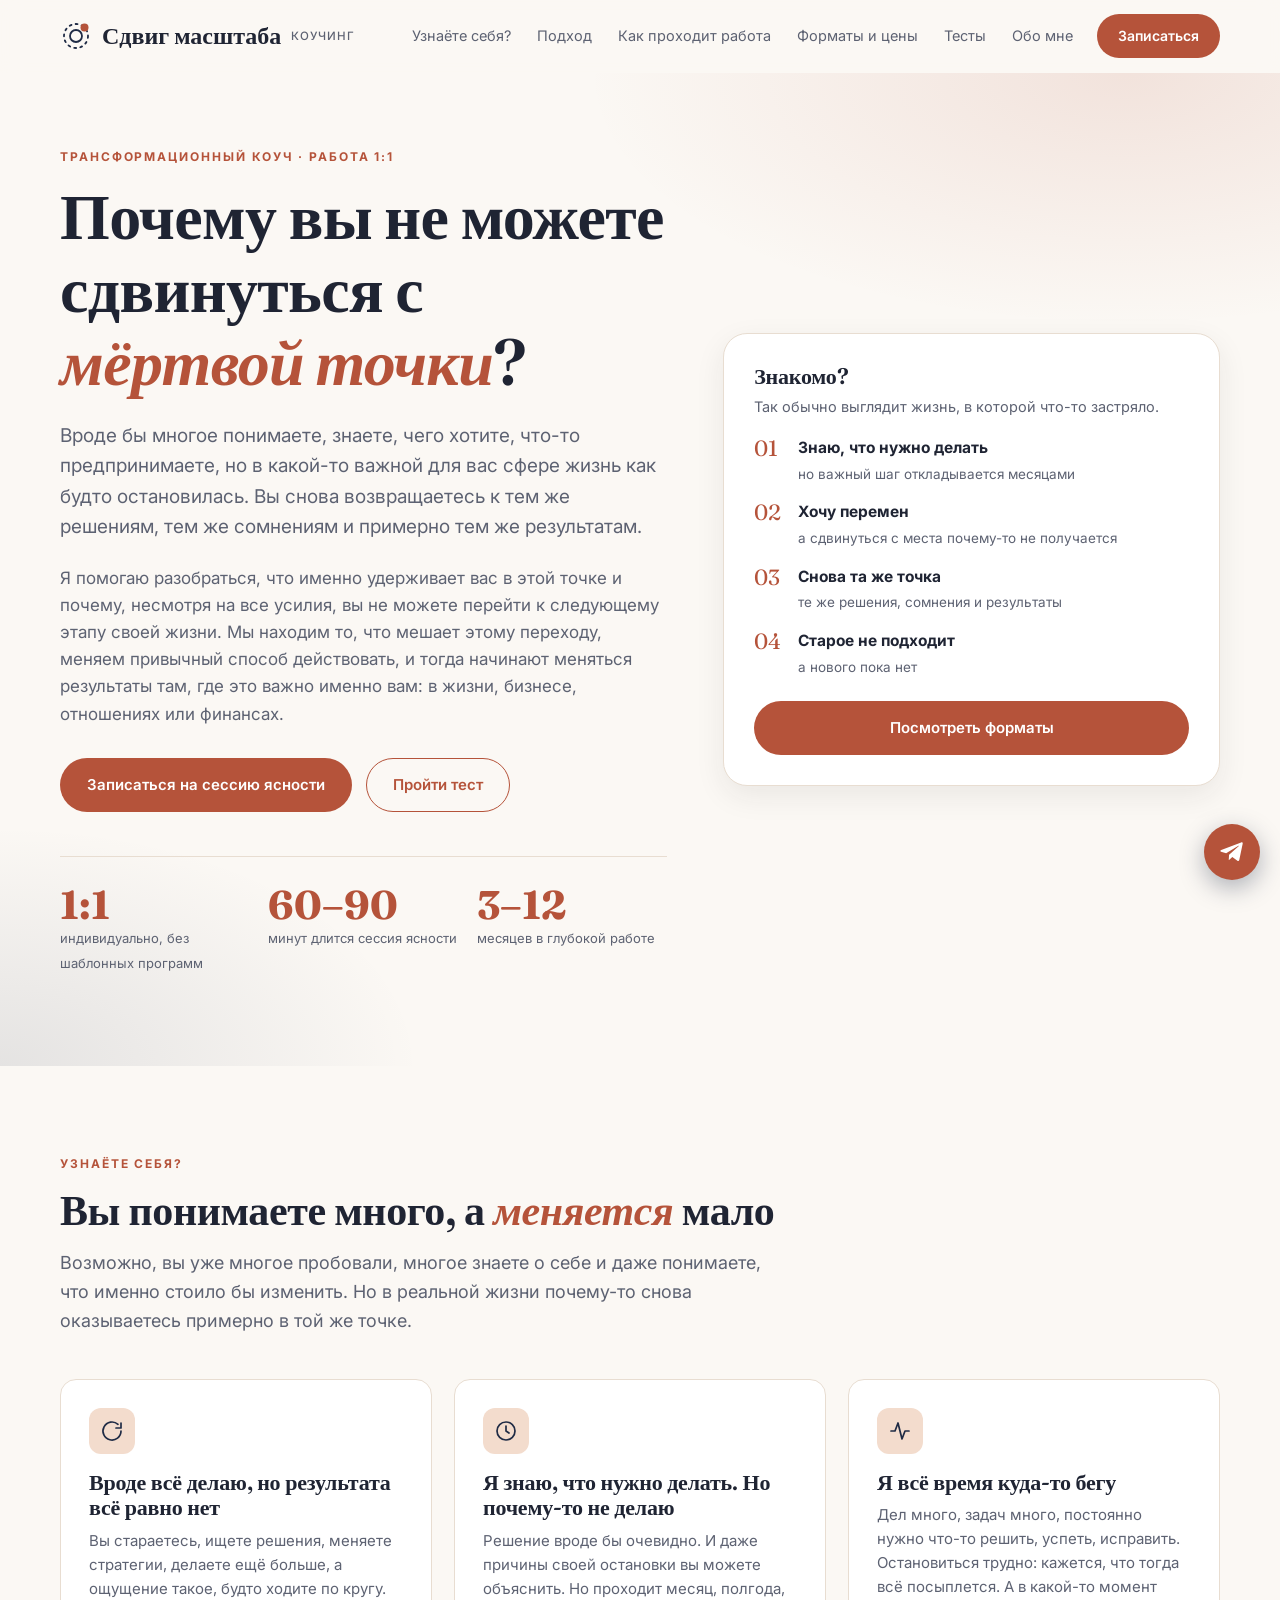
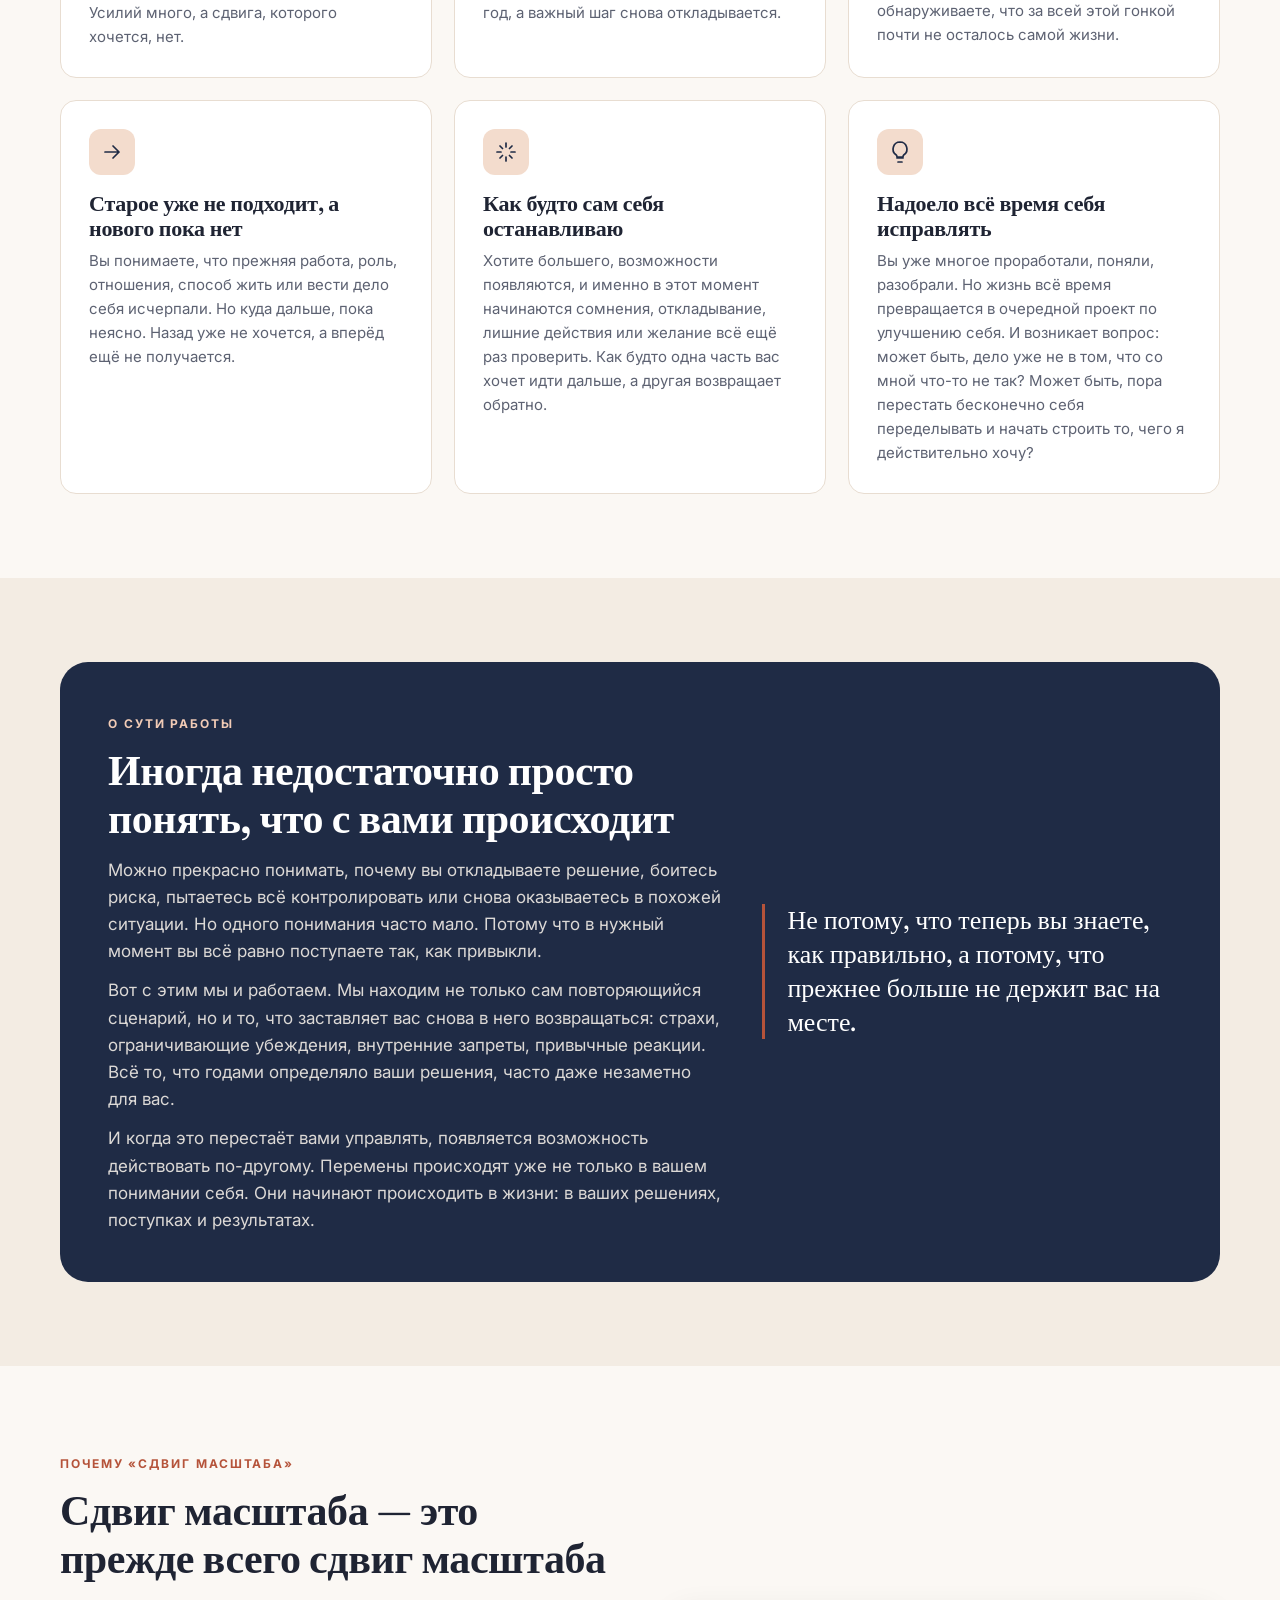
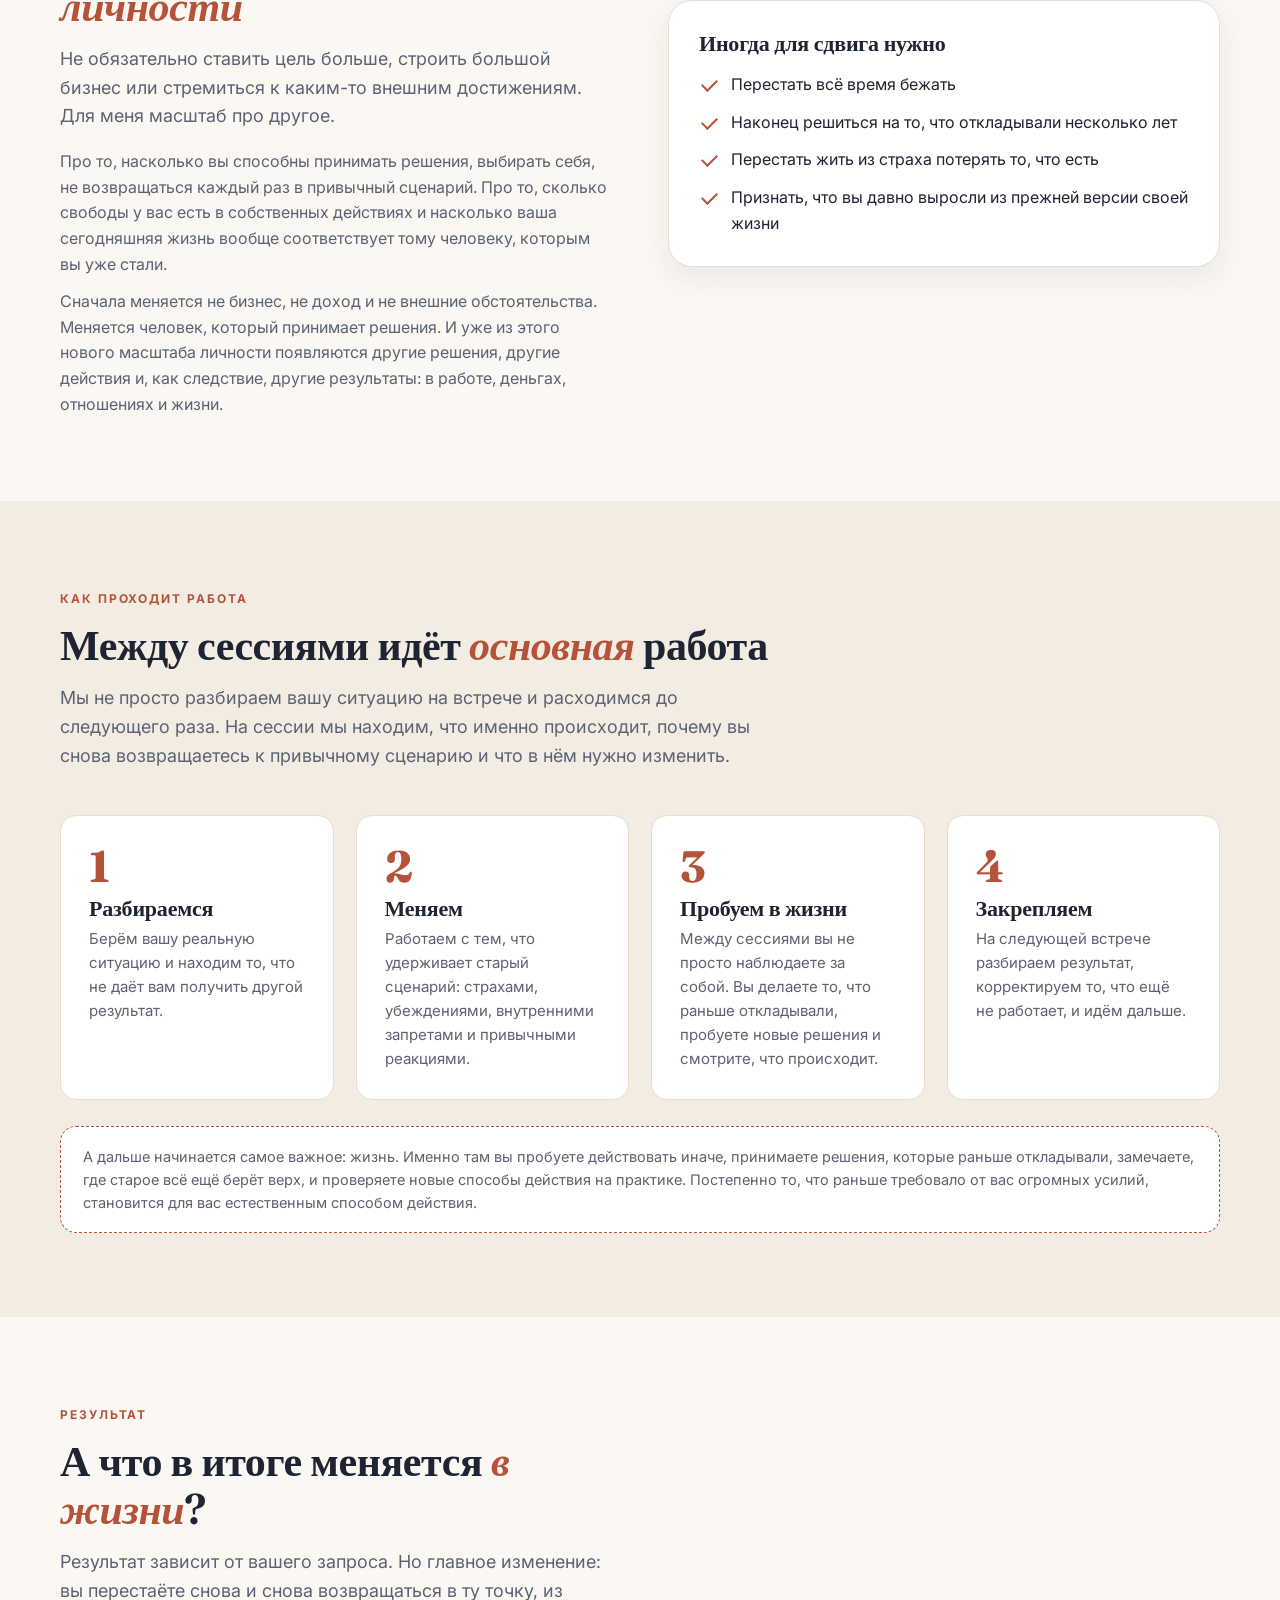
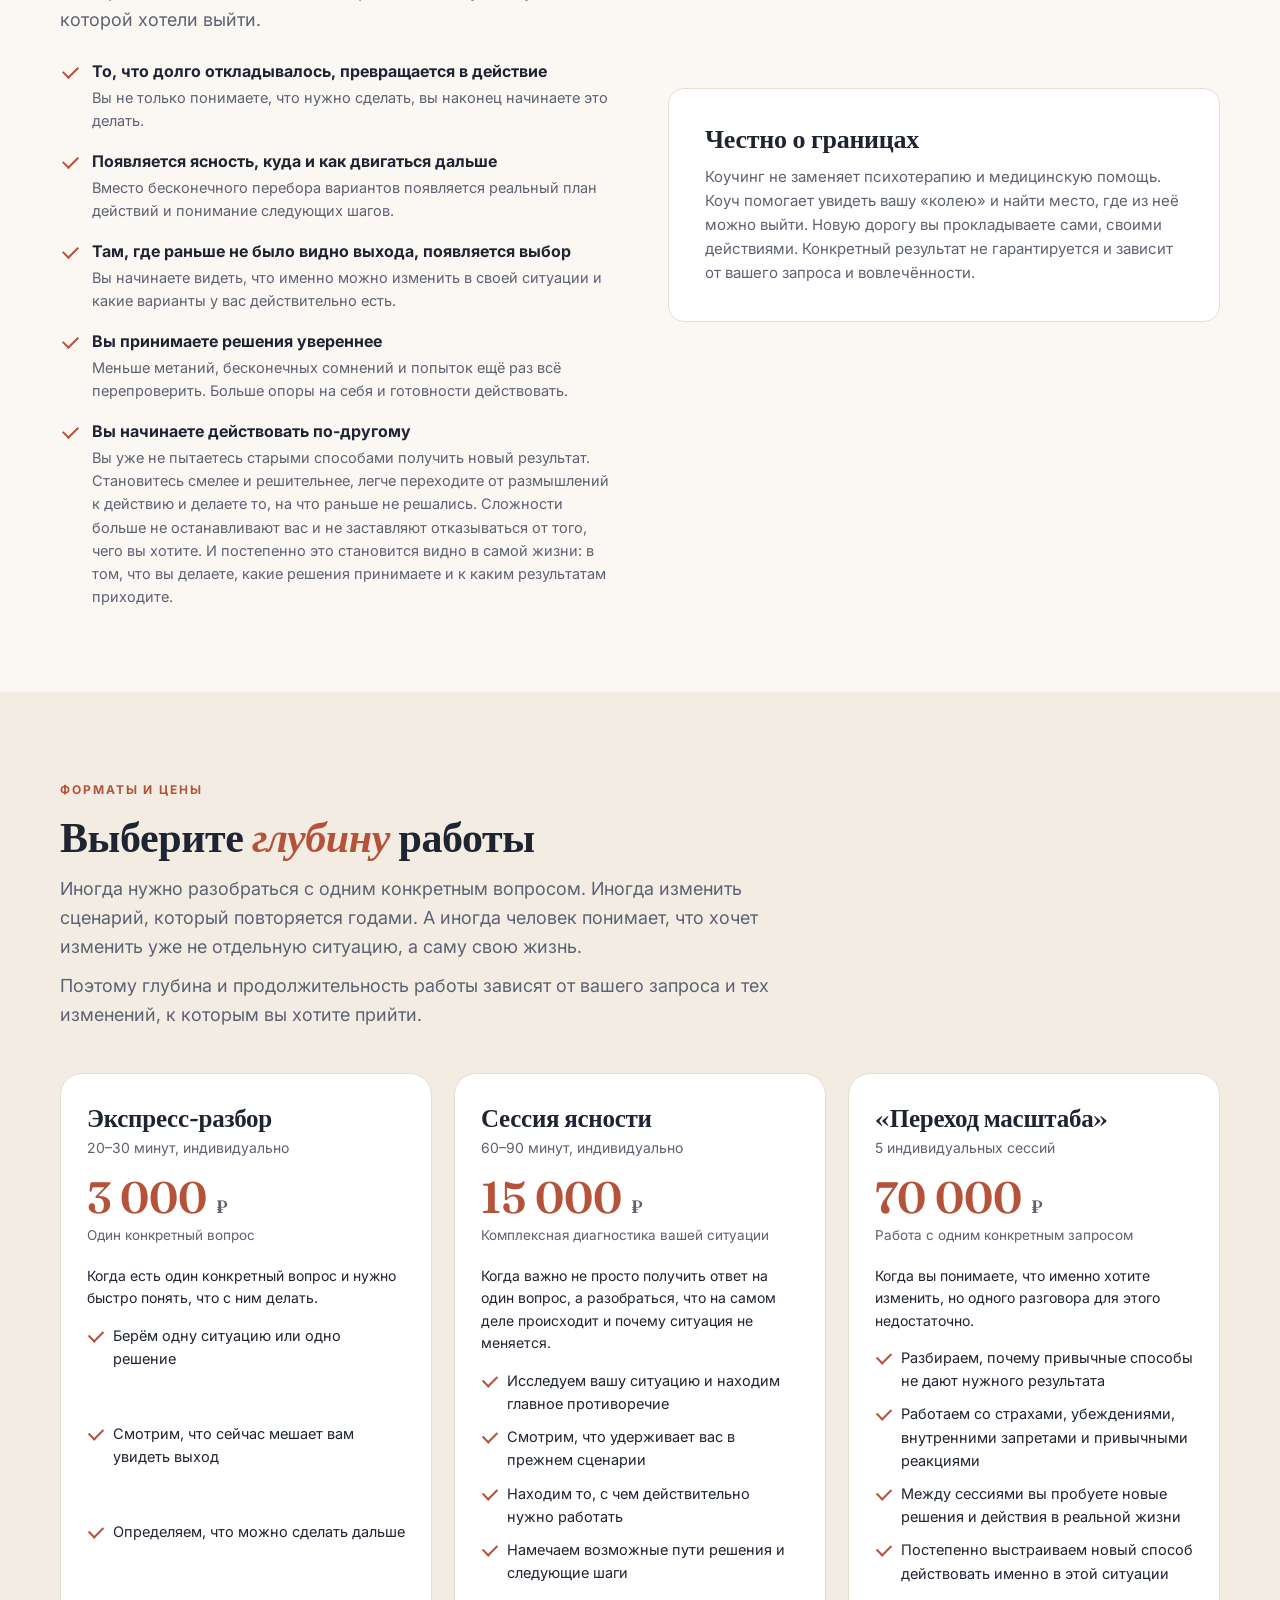
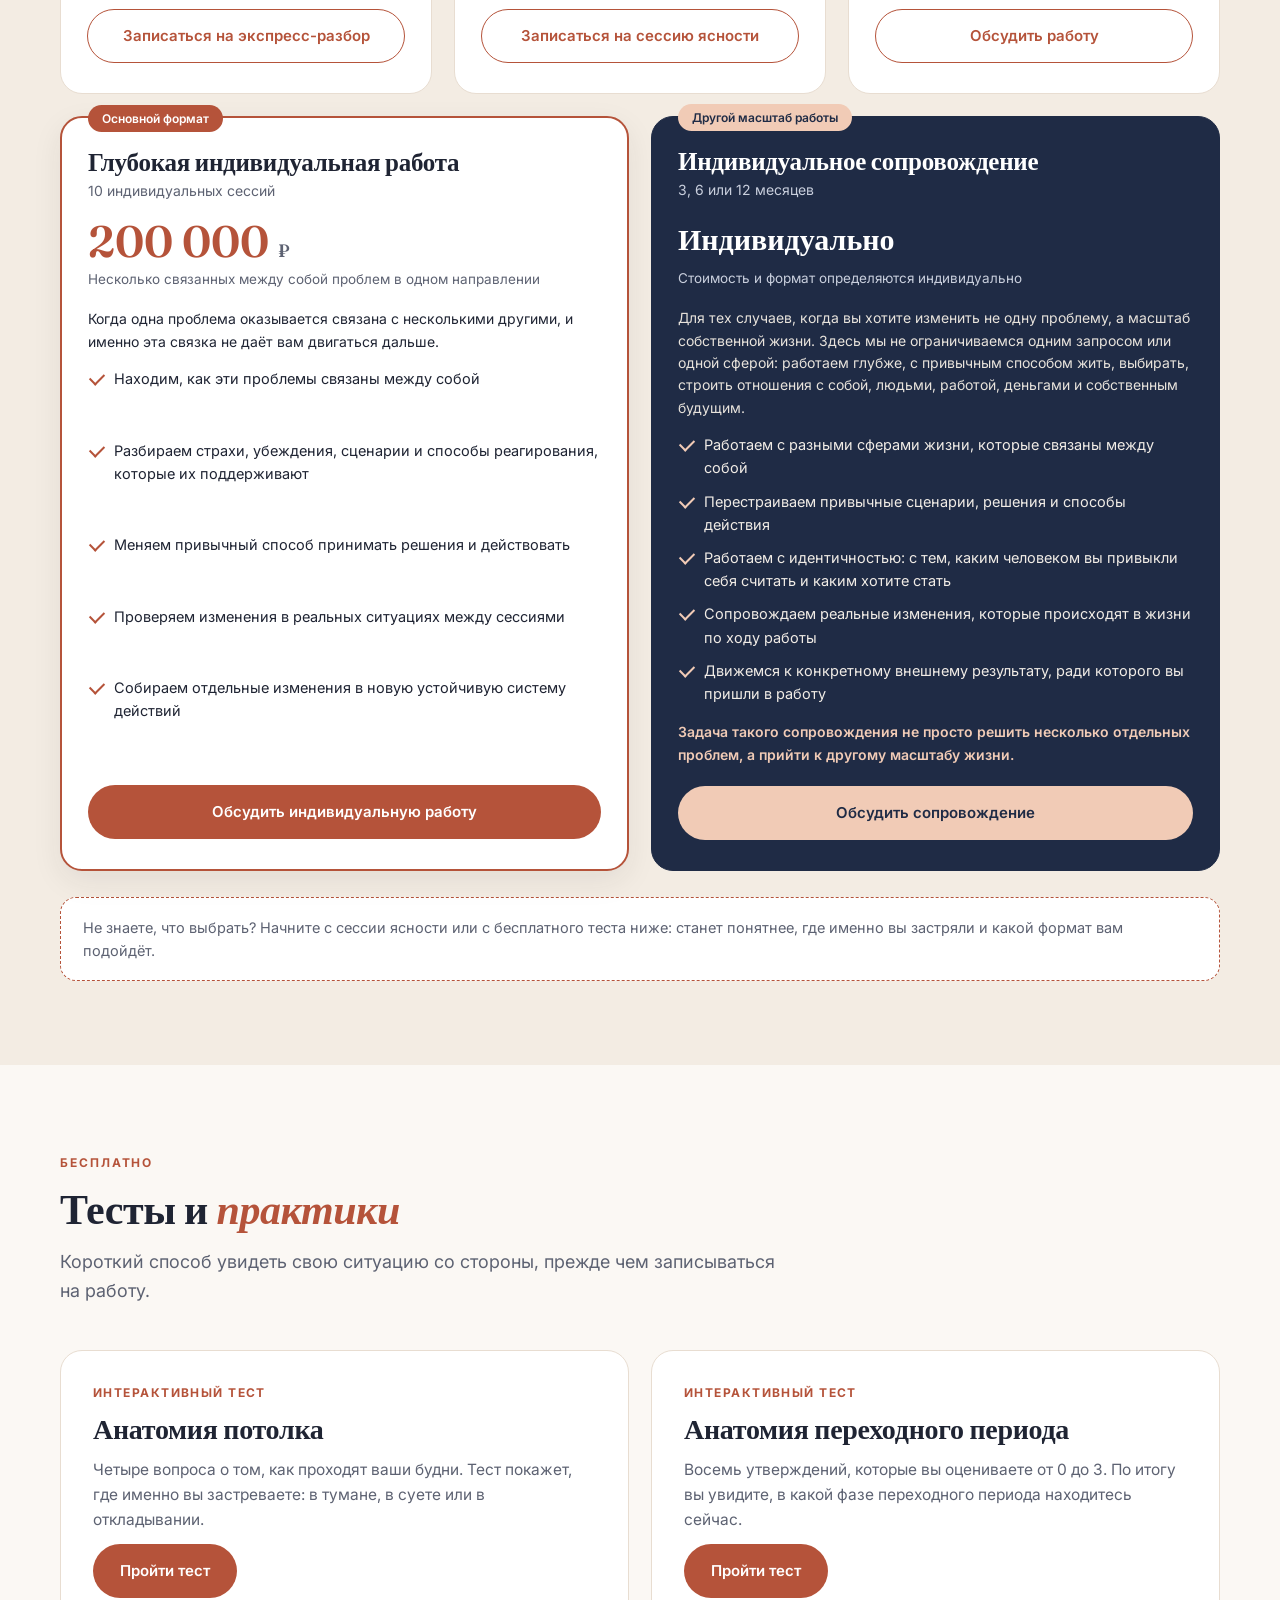
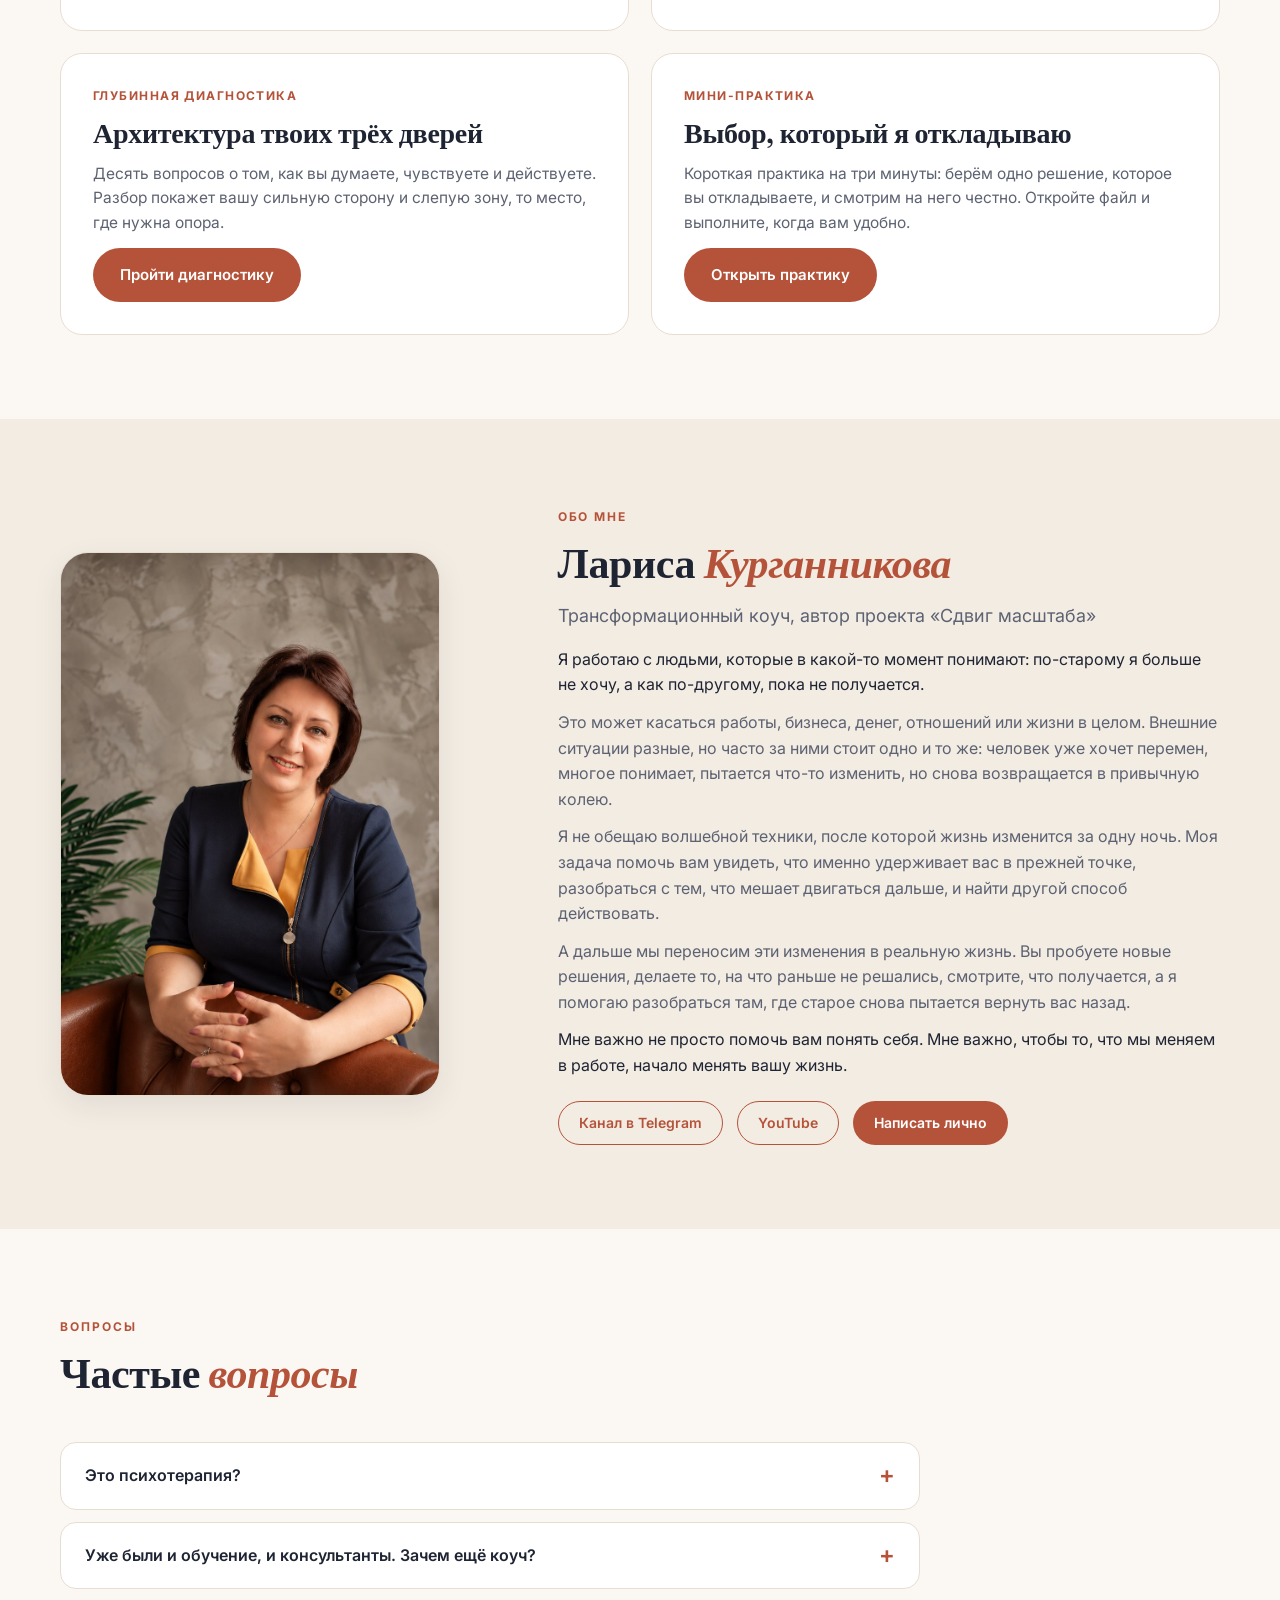
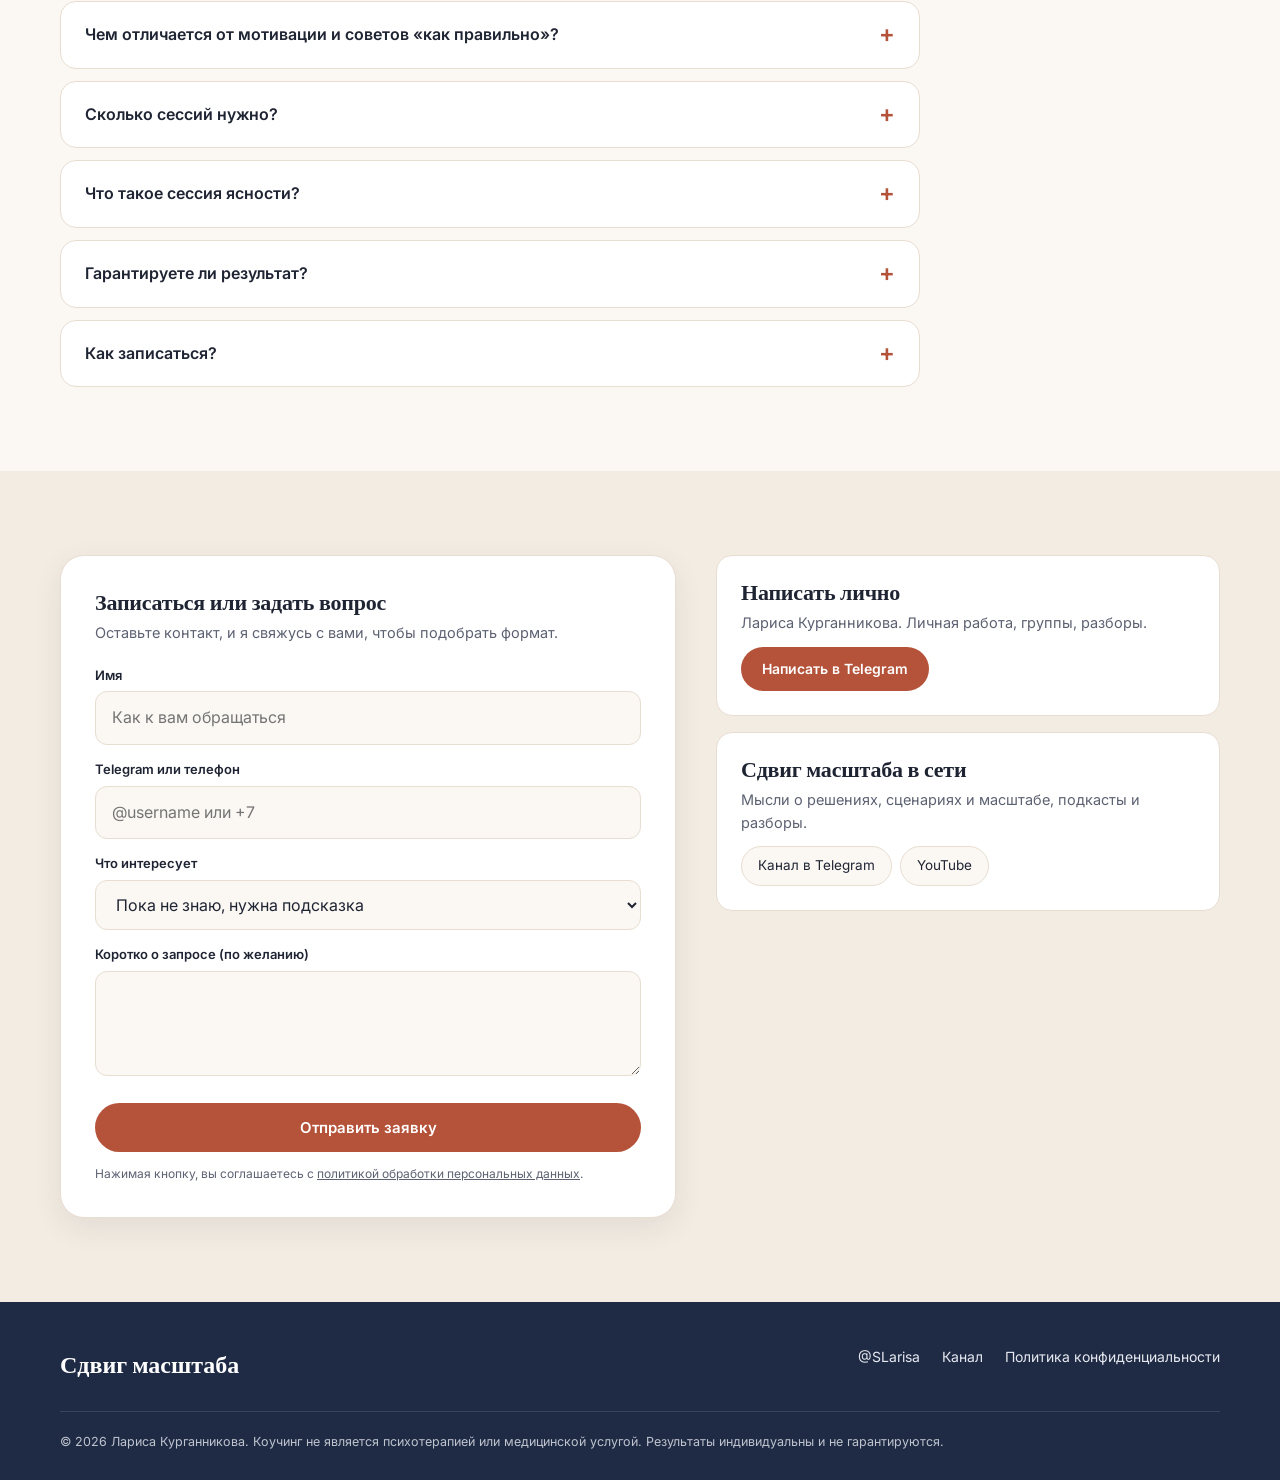
==== commit d42b56f1: "Правки по ТЗ: позиционирование, форматы, тесты и практики, фото" ====
--- a/index.html
+++ b/index.html
@@ -3,10 +3,10 @@
 <head>
 <meta charset="UTF-8">
 <meta name="viewport" content="width=device-width, initial-scale=1">
-<title>Сдвиг масштаба — трансформационный коуч Лариса Курганникова</title>
-<meta name="description" content="Индивидуальная трансформационная работа для предпринимателей, руководителей и экспертов, которые упёрлись в потолок. Находим внутренний механизм, который удерживает результат, и перестраиваем его.">
+<title>Сдвиг масштаба — коуч Лариса Курганникова: когда не можете сдвинуться с мёртвой точки</title>
+<meta name="description" content="Индивидуальная работа с трансформационным коучем Ларисой Курганниковой. Помогаю разобраться, что удерживает вас в прежней точке, и перейти к следующему этапу жизни.">
 <meta property="og:title" content="Сдвиг масштаба — коуч Лариса Курганникова">
-<meta property="og:description" content="Опыта и знаний хватает, а результат упёрся в потолок. Индивидуальная работа с внутренним механизмом решений и действий.">
+<meta property="og:description" content="Почему вы не можете сдвинуться с мёртвой точки? Разбираемся, что удерживает вас в прежней точке, и меняем привычный способ действовать.">
 <meta property="og:type" content="website">
 <link rel="icon" href="data:image/svg+xml,%3Csvg xmlns='http://www.w3.org/2000/svg' viewBox='0 0 32 32'%3E%3Ccircle cx='16' cy='16' r='14' fill='%231f2b45'/%3E%3Ccircle cx='16' cy='16' r='9' fill='none' stroke='%23e9b99f' stroke-width='2'/%3E%3Ccircle cx='21' cy='11' r='4' fill='%23b5533a'/%3E%3C/svg%3E">
 <link rel="preconnect" href="https://fonts.googleapis.com">
@@ -41,26 +41,27 @@
   <div class="container hero__grid">
     <div>
       <span class="eyebrow">Трансформационный коуч · работа 1:1</span>
-      <h1>Опыта и знаний хватает, а результат упёрся в <em>потолок</em></h1>
-      <p class="hero__sub">Работаю с предпринимателями, руководителями и экспертами. Мы находим внутренний механизм, который воспроизводит прежний результат, и перестраиваем его. Тогда вы действуете на уровне, который раньше не удерживался.</p>
+      <h1>Почему вы не можете сдвинуться с <em>мёртвой точки</em>?</h1>
+      <p class="hero__sub">Вроде бы многое понимаете, знаете, чего хотите, что-то предпринимаете, но в какой-то важной для вас сфере жизнь как будто остановилась. Вы снова возвращаетесь к тем же решениям, тем же сомнениям и примерно тем же результатам.</p>
+      <p class="hero__sub hero__sub--2">Я помогаю разобраться, что именно удерживает вас в этой точке и почему, несмотря на все усилия, вы не можете перейти к следующему этапу своей жизни. Мы находим то, что мешает этому переходу, меняем привычный способ действовать, и тогда начинают меняться результаты там, где это важно именно вам: в жизни, бизнесе, отношениях или финансах.</p>
       <div class="hero__cta">
         <a href="#contact" class="btn btn--primary" data-format="Сессия ясности (60–90 мин) — 15 000 ₽">Записаться на сессию ясности</a>
         <a href="#tests" class="btn btn--ghost">Пройти тест</a>
       </div>
       <div class="hero__facts">
         <div class="fact"><b>1:1</b><span>индивидуально, без шаблонных программ</span></div>
-        <div class="fact"><b>5–10</b><span>сессий в основной работе</span></div>
-        <div class="fact"><b>3–12</b><span>месяцев в длинных программах</span></div>
+        <div class="fact"><b>60–90</b><span>минут длится сессия ясности</span></div>
+        <div class="fact"><b>3–12</b><span>месяцев в глубокой работе</span></div>
       </div>
     </div>
     <div class="hero__card">
-      <h3>Что мы исследуем</h3>
-      <p class="s">Не «как правильно», а то, что в вас уже работает и воспроизводит нынешний результат.</p>
+      <h3>Знакомо?</h3>
+      <p class="s">Так обычно выглядит жизнь, в которой что-то застряло.</p>
       <ul class="explore">
-        <li><i>01</i><div><b>Привычные стратегии</b><span>как вы решаете задачи на автомате</span></div></li>
-        <li><i>02</i><div><b>Решения и риск</b><span>как вы реагируете на неопределённость</span></div></li>
-        <li><i>03</i><div><b>Избегание</b><span>какие действия вы годами откладываете</span></div></li>
-        <li><i>04</i><div><b>Роль и идентичность</b><span>что вы продолжаете удерживать из прошлого</span></div></li>
+        <li><i>01</i><div><b>Знаю, что нужно делать</b><span>но важный шаг откладывается месяцами</span></div></li>
+        <li><i>02</i><div><b>Хочу перемен</b><span>а сдвинуться с места почему-то не получается</span></div></li>
+        <li><i>03</i><div><b>Снова та же точка</b><span>те же решения, сомнения и результаты</span></div></li>
+        <li><i>04</i><div><b>Старое не подходит</b><span>а нового пока нет</span></div></li>
       </ul>
       <a href="#formats" class="btn btn--primary">Посмотреть форматы</a>
     </div>
@@ -72,18 +73,15 @@
     <div class="section-head">
       <span class="eyebrow">Узнаёте себя?</span>
       <h2>Вы понимаете много, а <em>меняется</em> мало</h2>
-      <p class="lead">Чаще всего человек приходит не потому, что не знает, что делать. Он анализирует, пробует, проходил обучение и работал с консультантами. Но между потенциалом и результатом остаётся разрыв.</p>
+      <p class="lead">Возможно, вы уже многое пробовали, многое знаете о себе и даже понимаете, что именно стоило бы изменить. Но в реальной жизни почему-то снова оказываетесь примерно в той же точке.</p>
     </div>
     <div class="grid grid--3">
-      <div class="adv"><div class="ico"><svg viewBox="0 0 24 24" fill="none" stroke="currentColor" stroke-width="1.7" stroke-linecap="round" stroke-linejoin="round"><path d="M3 17l6-6 4 4 8-8M15 7h6v6"/></svg></div><h3>Хочется вырасти в доходе</h3><p>Хочу увеличить доход или масштабировать бизнес, но цифры стоят на месте.</p></div>
-      <div class="adv"><div class="ico"><svg viewBox="0 0 24 24" fill="none" stroke="currentColor" stroke-width="1.7" stroke-linecap="round" stroke-linejoin="round"><circle cx="12" cy="12" r="9"/><path d="M12 7v5l3 2"/></svg></div><h3>Понятно, куда, но не двигаетесь</h3><p>Направление ясно, а действий нет. Важные решения раз за разом откладываются.</p></div>
-      <div class="adv"><div class="ico"><svg viewBox="0 0 24 24" fill="none" stroke="currentColor" stroke-width="1.7" stroke-linecap="round" stroke-linejoin="round"><path d="M4 20V10M10 20V4M16 20v-7M22 20H2"/></svg></div><h3>Упёрлись в потолок</h3><p>Вроде всё делаете правильно, но непонятно, что именно вас держит на этом уровне.</p></div>
-      <div class="adv"><div class="ico"><svg viewBox="0 0 24 24" fill="none" stroke="currentColor" stroke-width="1.7" stroke-linecap="round" stroke-linejoin="round"><path d="M12 3v4M12 17v4M3 12h4M17 12h4M6 6l2.5 2.5M15.5 15.5L18 18M18 6l-2.5 2.5M8.5 15.5L6 18"/></svg></div><h3>Старые способы не работают</h3><p>Что раньше давало результат, перестало. Новые подходы пока не складываются.</p></div>
-      <div class="adv"><div class="ico"><svg viewBox="0 0 24 24" fill="none" stroke="currentColor" stroke-width="1.7" stroke-linecap="round" stroke-linejoin="round"><path d="M4 6h16M4 12h10M4 18h6"/></svg></div><h3>Много усилий, мало отдачи</h3><p>Вы делаете много, но результат не соответствует количеству вложенных сил.</p></div>
-      <div class="adv"><div class="ico"><svg viewBox="0 0 24 24" fill="none" stroke="currentColor" stroke-width="1.7" stroke-linecap="round" stroke-linejoin="round"><path d="M5 19l6-6M13 5h6v6M19 5l-9 9"/></svg></div><h3>Нужен следующий уровень</h3><p>Хочется выйти на новый профессиональный или финансовый уровень, но привычная модель не пускает.</p></div>
-      <div class="adv"><div class="ico"><svg viewBox="0 0 24 24" fill="none" stroke="currentColor" stroke-width="1.7" stroke-linecap="round" stroke-linejoin="round"><path d="M12 2l3 7 7 .6-5.3 4.7 1.7 7.2L12 17.8 5.6 21.5l1.7-7.2L2 9.6 9 9z"/></svg></div><h3>Потерян драйв и смысл</h3><p>Пропали прежний азарт, смысл и ощущение направления.</p></div>
-      <div class="adv"><div class="ico"><svg viewBox="0 0 24 24" fill="none" stroke="currentColor" stroke-width="1.7" stroke-linecap="round" stroke-linejoin="round"><path d="M9 18h6M10 22h4M12 2a7 7 0 0 0-4 12.7c.6.5 1 1.3 1 2.3h6c0-1 .4-1.8 1-2.3A7 7 0 0 0 12 2z"/></svg></div><h3>Понимаю головой, но ничего не меняется</h3><p>Причины вам ясны, инсайты были, а на деле всё осталось по-прежнему.</p></div>
-      <div class="adv"><div class="ico"><svg viewBox="0 0 24 24" fill="none" stroke="currentColor" stroke-width="1.7" stroke-linecap="round" stroke-linejoin="round"><path d="M5 12h14M13 6l6 6-6 6"/></svg></div><h3>Переходный период</h3><p>Прежний этап закончился, а новый ещё не оформился. Нужна опора и ясность.</p></div>
+      <div class="adv"><div class="ico"><svg viewBox="0 0 24 24" fill="none" stroke="currentColor" stroke-width="1.7" stroke-linecap="round" stroke-linejoin="round"><path d="M21 12a9 9 0 1 1-3-6.7M21 4v5h-5"/></svg></div><h3>Вроде всё делаю, но результата всё равно нет</h3><p>Вы стараетесь, ищете решения, меняете стратегии, делаете ещё больше, а ощущение такое, будто ходите по кругу. Усилий много, а сдвига, которого хочется, нет.</p></div>
+      <div class="adv"><div class="ico"><svg viewBox="0 0 24 24" fill="none" stroke="currentColor" stroke-width="1.7" stroke-linecap="round" stroke-linejoin="round"><circle cx="12" cy="12" r="9"/><path d="M12 7v5l3 2"/></svg></div><h3>Я знаю, что нужно делать. Но почему-то не делаю</h3><p>Решение вроде бы очевидно. И даже причины своей остановки вы можете объяснить. Но проходит месяц, полгода, год, а важный шаг снова откладывается.</p></div>
+      <div class="adv"><div class="ico"><svg viewBox="0 0 24 24" fill="none" stroke="currentColor" stroke-width="1.7" stroke-linecap="round" stroke-linejoin="round"><path d="M3 12h4l3-8 4 16 3-8h4"/></svg></div><h3>Я всё время куда-то бегу</h3><p>Дел много, задач много, постоянно нужно что-то решить, успеть, исправить. Остановиться трудно: кажется, что тогда всё посыплется. А в какой-то момент обнаруживаете, что за всей этой гонкой почти не осталось самой жизни.</p></div>
+      <div class="adv"><div class="ico"><svg viewBox="0 0 24 24" fill="none" stroke="currentColor" stroke-width="1.7" stroke-linecap="round" stroke-linejoin="round"><path d="M5 12h14M13 6l6 6-6 6"/></svg></div><h3>Старое уже не подходит, а нового пока нет</h3><p>Вы понимаете, что прежняя работа, роль, отношения, способ жить или вести дело себя исчерпали. Но куда дальше, пока неясно. Назад уже не хочется, а вперёд ещё не получается.</p></div>
+      <div class="adv"><div class="ico"><svg viewBox="0 0 24 24" fill="none" stroke="currentColor" stroke-width="1.7" stroke-linecap="round" stroke-linejoin="round"><path d="M12 3v4M12 17v4M3 12h4M17 12h4M6 6l2.5 2.5M15.5 15.5L18 18M18 6l-2.5 2.5M8.5 15.5L6 18"/></svg></div><h3>Как будто сам себя останавливаю</h3><p>Хотите большего, возможности появляются, и именно в этот момент начинаются сомнения, откладывание, лишние действия или желание всё ещё раз проверить. Как будто одна часть вас хочет идти дальше, а другая возвращает обратно.</p></div>
+      <div class="adv"><div class="ico"><svg viewBox="0 0 24 24" fill="none" stroke="currentColor" stroke-width="1.7" stroke-linecap="round" stroke-linejoin="round"><path d="M9 18h6M10 22h4M12 2a7 7 0 0 0-4 12.7c.6.5 1 1.3 1 2.3h6c0-1 .4-1.8 1-2.3A7 7 0 0 0 12 2z"/></svg></div><h3>Надоело всё время себя исправлять</h3><p>Вы уже многое проработали, поняли, разобрали. Но жизнь всё время превращается в очередной проект по улучшению себя. И возникает вопрос: может быть, дело уже не в том, что со мной что-то не так? Может быть, пора перестать бесконечно себя переделывать и начать строить то, чего я действительно хочу?</p></div>
     </div>
   </div>
 </section>
@@ -92,12 +90,13 @@
   <div class="container">
     <div class="idea">
       <div>
-        <span class="eyebrow" style="color:var(--sand-l)">Главная мысль</span>
-        <h2>Это не мотивация и не набор советов «как правильно»</h2>
-        <p>Универсальные рецепты вы уже пробовали. Я работаю с конкретным внутренним механизмом: как вы принимаете решения, реагируете на риск и неопределённость, какие действия избегаете, какую роль и идентичность удерживаете.</p>
-        <p style="margin-top:12px">Когда механизм виден, его можно перестроить. Тогда результат меняется не усилием воли, а потому что вы действуете из другой модели.</p>
-      </div>
-      <div class="idea__q">Понять проблему головой мало. Меняется то, из чего вы решаете и действуете.</div>
+        <span class="eyebrow" style="color:var(--sand-l)">О сути работы</span>
+        <h2>Иногда недостаточно просто понять, что с вами происходит</h2>
+        <p>Можно прекрасно понимать, почему вы откладываете решение, боитесь риска, пытаетесь всё контролировать или снова оказываетесь в похожей ситуации. Но одного понимания часто мало. Потому что в нужный момент вы всё равно поступаете так, как привыкли.</p>
+        <p style="margin-top:12px">Вот с этим мы и работаем. Мы находим не только сам повторяющийся сценарий, но и то, что заставляет вас снова в него возвращаться: страхи, ограничивающие убеждения, внутренние запреты, привычные реакции. Всё то, что годами определяло ваши решения, часто даже незаметно для вас.</p>
+        <p style="margin-top:12px">И когда это перестаёт вами управлять, появляется возможность действовать по-другому. Перемены происходят уже не только в вашем понимании себя. Они начинают происходить в жизни: в ваших решениях, поступках и результатах.</p>
+      </div>
+      <div class="idea__q">Не потому, что теперь вы знаете, как правильно, а потому, что прежнее больше не держит вас на месте.</div>
     </div>
   </div>
 </section>
@@ -105,16 +104,20 @@
 <section id="method">
   <div class="container split">
     <div>
-      <span class="eyebrow">Подход «Сдвиг масштаба»</span>
-      <h2>Не цель побольше, а <em>другой уровень</em> действий</h2>
-      <p class="lead" style="margin-bottom:22px">Человек не просто ставит себе более крупную цель. Он становится способен действовать на том уровне, который раньше был недоступен или не удерживался.</p>
-      <p style="color:var(--muted)">Первым делом мы обнаруживаем противоречие между тем, чего вы сознательно хотите, и тем, как фактически действуете и решаете. Затем перестраиваем механизм, который это противоречие воспроизводит.</p>
+      <span class="eyebrow">Почему «Сдвиг масштаба»</span>
+      <h2>Сдвиг масштаба — это прежде всего сдвиг масштаба <em>личности</em></h2>
+      <p class="lead" style="margin-bottom:18px">Не обязательно ставить цель больше, строить большой бизнес или стремиться к каким-то внешним достижениям. Для меня масштаб про другое.</p>
+      <p style="color:var(--muted)">Про то, насколько вы способны принимать решения, выбирать себя, не возвращаться каждый раз в привычный сценарий. Про то, сколько свободы у вас есть в собственных действиях и насколько ваша сегодняшняя жизнь вообще соответствует тому человеку, которым вы уже стали.</p>
+      <p style="color:var(--muted);margin-top:12px">Сначала меняется не бизнес, не доход и не внешние обстоятельства. Меняется человек, который принимает решения. И уже из этого нового масштаба личности появляются другие решения, другие действия и, как следствие, другие результаты: в работе, деньгах, отношениях и жизни.</p>
     </div>
     <div class="contrast">
-      <div class="contrast__row"><span>Вы хотите</span><b>масштаба, дохода, нового уровня</b></div>
-      <div class="contrast__gap">противоречие</div>
-      <div class="contrast__row contrast__row--b"><span>Вы действуете</span><b>по привычному сценарию, откладываете, страхуетесь</b></div>
-      <p class="contrast__note">Мы работаем именно с этим разрывом</p>
+      <h3 style="margin-bottom:16px">Иногда для сдвига нужно</h3>
+      <ul class="checks">
+        <li>Перестать всё время бежать</li>
+        <li>Наконец решиться на то, что откладывали несколько лет</li>
+        <li>Перестать жить из страха потерять то, что есть</li>
+        <li>Признать, что вы давно выросли из прежней версии своей жизни</li>
+      </ul>
     </div>
   </div>
 </section>
@@ -124,14 +127,15 @@
     <div class="section-head">
       <span class="eyebrow">Как проходит работа</span>
       <h2>Между сессиями идёт <em>основная</em> работа</h2>
-      <p class="lead">Это не программа по заранее заданному шаблону. Всё строится вокруг вашей реальной ситуации и механизма, который обнаруживается по ходу.</p>
+      <p class="lead">Мы не просто разбираем вашу ситуацию на встрече и расходимся до следующего раза. На сессии мы находим, что именно происходит, почему вы снова возвращаетесь к привычному сценарию и что в нём нужно изменить.</p>
     </div>
     <div class="grid grid--4">
-      <div class="step"><b>1</b><h3>Запрос и ясность</h3><p>Разбираем вашу ситуацию и находим ключевое противоречие между желаемым и реальными действиями.</p></div>
-      <div class="step"><b>2</b><h3>Исследуем механизм</h3><p>Смотрим на привычные стратегии, способы принимать решения, реакцию на риск, то, чего вы избегаете.</p></div>
-      <div class="step"><b>3</b><h3>Пробуем в жизни</h3><p>Между сессиями вы наблюдаете за своими сценариями, тестируете новые способы действовать и выполняете подобранные лично для вас практики.</p></div>
-      <div class="step"><b>4</b><h3>Перестраиваем и закрепляем</h3><p>Меняется внутренняя модель, из которой вы решаете и действуете. Новый уровень становится вашей нормой.</p></div>
-    </div>
+      <div class="step"><b>1</b><h3>Разбираемся</h3><p>Берём вашу реальную ситуацию и находим то, что не даёт вам получить другой результат.</p></div>
+      <div class="step"><b>2</b><h3>Меняем</h3><p>Работаем с тем, что удерживает старый сценарий: страхами, убеждениями, внутренними запретами и привычными реакциями.</p></div>
+      <div class="step"><b>3</b><h3>Пробуем в жизни</h3><p>Между сессиями вы не просто наблюдаете за собой. Вы делаете то, что раньше откладывали, пробуете новые решения и смотрите, что происходит.</p></div>
+      <div class="step"><b>4</b><h3>Закрепляем</h3><p>На следующей встрече разбираем результат, корректируем то, что ещё не работает, и идём дальше.</p></div>
+    </div>
+    <div class="note">А дальше начинается самое важное: жизнь. Именно там вы пробуете действовать иначе, принимаете решения, которые раньше откладывали, замечаете, где старое всё ещё берёт верх, и проверяете новые способы действия на практике. Постепенно то, что раньше требовало от вас огромных усилий, становится для вас естественным способом действия.</div>
   </div>
 </section>
 
@@ -139,15 +143,14 @@
   <div class="container split">
     <div>
       <span class="eyebrow">Результат</span>
-      <h2>Что <em>меняется</em> по итогам работы</h2>
-      <p class="lead" style="margin-bottom:24px">Результат зависит от исходного запроса. Главное, что вы получаете, это изменение внутренней модели, а не временный эмоциональный подъём.</p>
-      <ul class="checks">
-        <li>Меняется способ принимать решения</li>
-        <li>Вы выходите из повторяющегося сценария</li>
-        <li>Начинаете действовать там, где долго откладывали</li>
-        <li>Меняется отношение к деньгам, масштабу и ответственности</li>
-        <li>Вы становитесь заметнее и проявленнее в профессии</li>
-        <li>Развивается бизнес без борьбы с самим собой</li>
+      <h2>А что в итоге меняется <em>в жизни</em>?</h2>
+      <p class="lead" style="margin-bottom:24px">Результат зависит от вашего запроса. Но главное изменение: вы перестаёте снова и снова возвращаться в ту точку, из которой хотели выйти.</p>
+      <ul class="checks checks--rich">
+        <li><b>То, что долго откладывалось, превращается в действие</b><span>Вы не только понимаете, что нужно сделать, вы наконец начинаете это делать.</span></li>
+        <li><b>Появляется ясность, куда и как двигаться дальше</b><span>Вместо бесконечного перебора вариантов появляется реальный план действий и понимание следующих шагов.</span></li>
+        <li><b>Там, где раньше не было видно выхода, появляется выбор</b><span>Вы начинаете видеть, что именно можно изменить в своей ситуации и какие варианты у вас действительно есть.</span></li>
+        <li><b>Вы принимаете решения увереннее</b><span>Меньше метаний, бесконечных сомнений и попыток ещё раз всё перепроверить. Больше опоры на себя и готовности действовать.</span></li>
+        <li><b>Вы начинаете действовать по-другому</b><span>Вы уже не пытаетесь старыми способами получить новый результат. Становитесь смелее и решительнее, легче переходите от размышлений к действию и делаете то, на что раньше не решались. Сложности больше не останавливают вас и не заставляют отказываться от того, чего вы хотите. И постепенно это становится видно в самой жизни: в том, что вы делаете, какие решения принимаете и к каким результатам приходите.</span></li>
       </ul>
     </div>
     <div class="adv" style="padding:36px">
@@ -162,72 +165,59 @@
     <div class="section-head">
       <span class="eyebrow">Форматы и цены</span>
       <h2>Выберите <em>глубину</em> работы</h2>
-      <p class="lead">Можно начать с одной сессии, а можно сразу выбрать длительную работу. Цены «от»: итог зависит от вашего запроса и объёма работы. Если сомневаетесь, напишите, и подберём формат.</p>
+      <p class="lead">Иногда нужно разобраться с одним конкретным вопросом. Иногда изменить сценарий, который повторяется годами. А иногда человек понимает, что хочет изменить уже не отдельную ситуацию, а саму свою жизнь.</p>
+      <p class="lead" style="margin-top:10px">Поэтому глубина и продолжительность работы зависят от вашего запроса и тех изменений, к которым вы хотите прийти.</p>
     </div>
     <div class="tariffs">
+      <div class="tariff">
+        <h3>Экспресс-разбор</h3>
+        <div class="sub">20–30 минут, индивидуально</div>
+        <div class="price">3 000 <small>₽</small></div>
+        <div class="then">Один конкретный вопрос</div>
+        <p class="tariff__why">Когда есть один конкретный вопрос и нужно быстро понять, что с ним делать.</p>
+        <ul><li>Берём одну ситуацию или одно решение</li><li>Смотрим, что сейчас мешает вам увидеть выход</li><li>Определяем, что можно сделать дальше</li></ul>
+        <a href="#contact" class="btn btn--ghost" data-format="Экспресс-разбор (20–30 мин) — 3 000 ₽">Записаться на экспресс-разбор</a>
+      </div>
       <div class="tariff">
         <h3>Сессия ясности</h3>
         <div class="sub">60–90 минут, индивидуально</div>
         <div class="price">15 000 <small>₽</small></div>
-        <div class="then">Глубокая разовая сессия</div>
-        <ul>
-          <li>Исследуем вашу ситуацию и находим ключевое противоречие</li>
-          <li>Становится видно, что удерживает результат на прежнем уровне</li>
-          <li>Хороший первый шаг перед длительной работой</li>
-        </ul>
-        <a href="#contact" class="btn btn--ghost" data-format="Сессия ясности (60–90 мин) — 15 000 ₽">Записаться на сессию</a>
-      </div>
-      <div class="tariff tariff--main">
-        <span class="tariff__badge">Основной формат</span>
-        <h3>10 индивидуальных сессий</h3>
-        <div class="sub">Глубокая трансформационная работа</div>
-        <div class="price"><small>от</small> 200 000 <small>₽</small></div>
-        <div class="then">Перестройка механизма решений и действий</div>
-        <ul>
-          <li>10 личных сессий и работа между ними</li>
-          <li>Индивидуальные практики, задания и тестирование нового поведения</li>
-          <li>Для выхода на новый уровень дохода, масштаба и ответственности</li>
-        </ul>
-        <a href="#contact" class="btn btn--primary" data-format="10 индивидуальных сессий — от 200 000 ₽">Обсудить работу</a>
+        <div class="then">Комплексная диагностика вашей ситуации</div>
+        <p class="tariff__why">Когда важно не просто получить ответ на один вопрос, а разобраться, что на самом деле происходит и почему ситуация не меняется.</p>
+        <ul><li>Исследуем вашу ситуацию и находим главное противоречие</li><li>Смотрим, что удерживает вас в прежнем сценарии</li><li>Находим то, с чем действительно нужно работать</li><li>Намечаем возможные пути решения и следующие шаги</li></ul>
+        <a href="#contact" class="btn btn--ghost" data-format="Сессия ясности (60–90 мин) — 15 000 ₽">Записаться на сессию ясности</a>
       </div>
       <div class="tariff">
-        <h3>5 индивидуальных сессий</h3>
-        <div class="sub">Работа над конкретным запросом</div>
-        <div class="price"><small>от</small> 70 000 <small>₽</small></div>
-        <div class="then">Точечное изменение</div>
-        <ul>
-          <li>Одна понятная тема: решение, сценарий, отложенный шаг</li>
-          <li>Наблюдение за привычными реакциями и новые способы действовать</li>
-          <li>Практики и задания подбираются под вас</li>
-        </ul>
-        <a href="#contact" class="btn btn--ghost" data-format="5 индивидуальных сессий — от 70 000 ₽">Обсудить работу</a>
+        <h3>«Переход масштаба»</h3>
+        <div class="sub">5 индивидуальных сессий</div>
+        <div class="price">70 000 <small>₽</small></div>
+        <div class="then">Работа с одним конкретным запросом</div>
+        <p class="tariff__why">Когда вы понимаете, что именно хотите изменить, но одного разговора для этого недостаточно.</p>
+        <ul><li>Разбираем, почему привычные способы не дают нужного результата</li><li>Работаем со страхами, убеждениями, внутренними запретами и привычными реакциями</li><li>Между сессиями вы пробуете новые решения и действия в реальной жизни</li><li>Постепенно выстраиваем новый способ действовать именно в этой ситуации</li></ul>
+        <a href="#contact" class="btn btn--ghost" data-format="«Переход масштаба» — 5 сессий, 70 000 ₽">Обсудить работу</a>
       </div>
     </div>
     <div class="tariffs tariffs--row2">
-      <div class="tariff">
-        <h3>Программа на 3, 6 или 12 месяцев</h3>
-        <div class="sub">Длительное сопровождение</div>
+      <div class="tariff tariff--main"><span class="tariff__badge">Основной формат</span>
+        <h3>Глубокая индивидуальная работа</h3>
+        <div class="sub">10 индивидуальных сессий</div>
+        <div class="price">200 000 <small>₽</small></div>
+        <div class="then">Несколько связанных между собой проблем в одном направлении</div>
+        <p class="tariff__why">Когда одна проблема оказывается связана с несколькими другими, и именно эта связка не даёт вам двигаться дальше.</p>
+        <ul><li>Находим, как эти проблемы связаны между собой</li><li>Разбираем страхи, убеждения, сценарии и способы реагирования, которые их поддерживают</li><li>Меняем привычный способ принимать решения и действовать</li><li>Проверяем изменения в реальных ситуациях между сессиями</li><li>Собираем отдельные изменения в новую устойчивую систему действий</li></ul>
+        <a href="#contact" class="btn btn--primary" data-format="Глубокая индивидуальная работа — 10 сессий, 200 000 ₽">Обсудить индивидуальную работу</a>
+      </div>
+      <div class="tariff tariff--premium"><span class="tariff__badge tariff__badge--dark">Другой масштаб работы</span>
+        <h3>Индивидуальное сопровождение</h3>
+        <div class="sub">3, 6 или 12 месяцев</div>
         <div class="price price--txt">Индивидуально</div>
-        <div class="then">Формат и стоимость зависят от задачи</div>
-        <ul>
-          <li>Для масштабных изменений в бизнесе и профессиональной роли</li>
-          <li>Структура строится вокруг вашей ситуации, а не шаблона</li>
-        </ul>
-        <a href="#contact" class="btn btn--ghost" data-format="Программа на 3, 6 или 12 месяцев — индивидуально">Узнать условия</a>
-      </div>
-      <div class="tariff">
-        <h3>Экспресс-разбор</h3>
-        <div class="sub">Короткая диагностика</div>
-        <div class="price price--txt">По запросу</div>
-        <div class="then">Стоимость зависит от формата и задачи</div>
-        <ul>
-          <li>Первичное исследование ситуации</li>
-          <li>Находим ключевое противоречие и понимаем, куда двигаться дальше</li>
-        </ul>
-        <a href="#contact" class="btn btn--ghost" data-format="Экспресс-разбор / диагностика">Заказать разбор</a>
-      </div>
-    </div>
-    <div class="note">Не знаете, что выбрать? Начните с сессии ясности или с бесплатного теста ниже: станет понятнее, где именно вы упираетесь и какой формат вам подойдёт.</div>
+        <div class="then">Стоимость и формат определяются индивидуально</div>
+        <p class="tariff__why">Для тех случаев, когда вы хотите изменить не одну проблему, а масштаб собственной жизни. Здесь мы не ограничиваемся одним запросом или одной сферой: работаем глубже, с привычным способом жить, выбирать, строить отношения с собой, людьми, работой, деньгами и собственным будущим.</p>
+        <ul><li>Работаем с разными сферами жизни, которые связаны между собой</li><li>Перестраиваем привычные сценарии, решения и способы действия</li><li>Работаем с идентичностью: с тем, каким человеком вы привыкли себя считать и каким хотите стать</li><li>Сопровождаем реальные изменения, которые происходят в жизни по ходу работы</li><li>Движемся к конкретному внешнему результату, ради которого вы пришли в работу</li></ul><p class="tariff__goal">Задача такого сопровождения не просто решить несколько отдельных проблем, а прийти к другому масштабу жизни.</p>
+        <a href="#contact" class="btn btn--primary" data-format="Индивидуальное сопровождение (3, 6 или 12 месяцев)">Обсудить сопровождение</a>
+      </div>
+    </div>
+    <div class="note">Не знаете, что выбрать? Начните с сессии ясности или с бесплатного теста ниже: станет понятнее, где именно вы застряли и какой формат вам подойдёт.</div>
   </div>
 </section>
 
@@ -235,21 +225,33 @@
   <div class="container">
     <div class="section-head">
       <span class="eyebrow">Бесплатно</span>
-      <h2>Два интерактивных <em>теста</em></h2>
+      <h2>Тесты и <em>практики</em></h2>
       <p class="lead">Короткий способ увидеть свою ситуацию со стороны, прежде чем записываться на работу.</p>
     </div>
     <div class="grid grid--2">
       <div class="test">
         <span class="test__tag">Интерактивный тест</span>
         <h3>Анатомия потолка</h3>
-        <p>Разбираем, из чего складывается ваш потолок: какие внутренние механизмы удерживают результат на нынешнем уровне, даже когда знаний и опыта достаточно.</p>
-        <a href="https://t.me/SLarisa?text=%D0%A5%D0%BE%D1%87%D1%83%20%D0%BF%D1%80%D0%BE%D0%B9%D1%82%D0%B8%20%D1%82%D0%B5%D1%81%D1%82%20%C2%AB%D0%90%D0%BD%D0%B0%D1%82%D0%BE%D0%BC%D0%B8%D1%8F%20%D0%BF%D0%BE%D1%82%D0%BE%D0%BB%D0%BA%D0%B0%C2%BB" class="btn btn--primary" target="_blank" rel="noopener" id="test-ceiling">Пройти тест</a>
+        <p>Четыре вопроса о том, как проходят ваши будни. Тест покажет, где именно вы застреваете: в тумане, в суете или в откладывании.</p>
+        <a href="https://thunderous-kulfi-008711.netlify.app/" class="btn btn--primary" target="_blank" rel="noopener" id="test-ceiling">Пройти тест</a>
       </div>
       <div class="test">
         <span class="test__tag">Интерактивный тест</span>
         <h3>Анатомия переходного периода</h3>
-        <p>Помогает понять, что с вами происходит между «уже не так» и «ещё не так»: где вы в переходе на новый уровень и что нужно, чтобы не застрять посередине.</p>
-        <a href="https://t.me/SLarisa?text=%D0%A5%D0%BE%D1%87%D1%83%20%D0%BF%D1%80%D0%BE%D0%B9%D1%82%D0%B8%20%D1%82%D0%B5%D1%81%D1%82%20%C2%AB%D0%90%D0%BD%D0%B0%D1%82%D0%BE%D0%BC%D0%B8%D1%8F%20%D0%BF%D0%B5%D1%80%D0%B5%D1%85%D0%BE%D0%B4%D0%BD%D0%BE%D0%B3%D0%BE%20%D0%BF%D0%B5%D1%80%D0%B8%D0%BE%D0%B4%D0%B0%C2%BB" class="btn btn--primary" target="_blank" rel="noopener" id="test-transition">Пройти тест</a>
+        <p>Восемь утверждений, которые вы оцениваете от 0 до 3. По итогу вы увидите, в какой фазе переходного периода находитесь сейчас.</p>
+        <a href="https://animated-melomakarona-82f9eb.netlify.app/" class="btn btn--primary" target="_blank" rel="noopener" id="test-transition">Пройти тест</a>
+      </div>
+      <div class="test">
+        <span class="test__tag">Глубинная диагностика</span>
+        <h3>Архитектура твоих трёх дверей</h3>
+        <p>Десять вопросов о том, как вы думаете, чувствуете и действуете. Разбор покажет вашу сильную сторону и слепую зону, то место, где нужна опора.</p>
+        <a href="https://stirring-semolina-85673a.netlify.app/" class="btn btn--primary" target="_blank" rel="noopener" id="test-doors">Пройти диагностику</a>
+      </div>
+      <div class="test">
+        <span class="test__tag">Мини-практика</span>
+        <h3>Выбор, который я откладываю</h3>
+        <p>Короткая практика на три минуты: берём одно решение, которое вы откладываете, и смотрим на него честно. Откройте файл и выполните, когда вам удобно.</p>
+        <a href="https://drive.google.com/file/d/1WMzljZF8o72vNYF3VB-Uowa03tw_LWMF/view?usp=sharing" class="btn btn--primary" target="_blank" rel="noopener" id="practice-choice">Открыть практику</a>
       </div>
     </div>
   </div>
@@ -257,13 +259,16 @@
 
 <section id="about" class="alt">
   <div class="container about">
-    <div class="about__photo"><img src="img/larisa.jpg" alt="Лариса Курганникова, трансформационный коуч" width="320" height="320"></div>
+    <div class="about__photo"><img src="img/larisa.jpg" alt="Лариса Курганникова, трансформационный коуч" width="900" height="1290"></div>
     <div>
       <span class="eyebrow">Обо мне</span>
-      <h2>Лариса Курганникова, <em>трансформационный коуч</em></h2>
-      <p class="lead">Помогаю предпринимателям, руководителям и экспертам перейти в более масштабную версию собственной жизни, бизнеса и дохода.</p>
-      <p style="color:var(--muted);margin-top:16px">Я убираю внутренний механизм, который удерживает на прежнем уровне. Не обещаю волшебной техники, после которой автоматизм исчезнет: помогаю увидеть вашу привычную колею и найти место, где из неё выйти. Дальше вы осваиваете новый путь на практике, а я рядом.</p>
-      <p style="color:var(--muted);margin-top:12px">Кроме индивидуальной работы провожу группы и разборы. В канале «Сдвиг масштаба» регулярно пишу о том, как устроены решения, сценарии и самоограничения.</p>
+      <h2>Лариса <em>Курганникова</em></h2>
+      <p class="lead">Трансформационный коуч, автор проекта «Сдвиг масштаба»</p>
+      <p style="margin-top:16px">Я работаю с людьми, которые в какой-то момент понимают: по-старому я больше не хочу, а как по-другому, пока не получается.</p>
+      <p style="color:var(--muted);margin-top:12px">Это может касаться работы, бизнеса, денег, отношений или жизни в целом. Внешние ситуации разные, но часто за ними стоит одно и то же: человек уже хочет перемен, многое понимает, пытается что-то изменить, но снова возвращается в привычную колею.</p>
+      <p style="color:var(--muted);margin-top:12px">Я не обещаю волшебной техники, после которой жизнь изменится за одну ночь. Моя задача помочь вам увидеть, что именно удерживает вас в прежней точке, разобраться с тем, что мешает двигаться дальше, и найти другой способ действовать.</p>
+      <p style="color:var(--muted);margin-top:12px">А дальше мы переносим эти изменения в реальную жизнь. Вы пробуете новые решения, делаете то, на что раньше не решались, смотрите, что получается, а я помогаю разобраться там, где старое снова пытается вернуть вас назад.</p>
+      <p style="margin-top:12px">Мне важно не просто помочь вам понять себя. Мне важно, чтобы то, что мы меняем в работе, начало менять вашу жизнь.</p>
       <div class="hero__cta" style="margin-top:22px">
         <a href="https://t.me/vyunikalny" class="btn btn--ghost btn--sm" target="_blank" rel="noopener">Канал в Telegram</a>
         <a href="https://www.youtube.com/channel/UCT1xz9s1wB6v07om4X-yplw" class="btn btn--ghost btn--sm" target="_blank" rel="noopener">YouTube</a>
@@ -301,11 +306,11 @@
       <div class="field"><label for="f-format">Что интересует</label>
         <select id="f-format" name="format">
           <option>Пока не знаю, нужна подсказка</option>
+          <option>Экспресс-разбор (20–30 мин) — 3 000 ₽</option>
           <option>Сессия ясности (60–90 мин) — 15 000 ₽</option>
-          <option>5 индивидуальных сессий — от 70 000 ₽</option>
-          <option>10 индивидуальных сессий — от 200 000 ₽</option>
-          <option>Программа на 3, 6 или 12 месяцев — индивидуально</option>
-          <option>Экспресс-разбор / диагностика</option>
+          <option>«Переход масштаба» — 5 сессий, 70 000 ₽</option>
+          <option>Глубокая индивидуальная работа — 10 сессий, 200 000 ₽</option>
+          <option>Индивидуальное сопровождение (3, 6 или 12 месяцев)</option>
         </select>
       </div>
       <div class="field"><label for="f-msg">Коротко о запросе (по желанию)</label><textarea id="f-msg" name="comment" rows="3"></textarea></div>
--- a/styles.css
+++ b/styles.css
@@ -218,3 +218,24 @@
   .fact b{font-size:30px}
   .idea__q{font-size:22px}
 }
+
+/* v2: правки по ТЗ */
+.hero__sub--2{margin-top:-8px;font-size:17px}
+.about__photo{max-width:380px}
+.about__photo img{aspect-ratio:auto;object-fit:initial}
+.checks--rich{gap:16px}
+.checks--rich li b{display:block;font-size:16px}
+.checks--rich li span{display:block;color:var(--muted);font-size:14.5px;margin-top:2px}
+.tariff__why{font-size:14px;color:var(--ink);margin-bottom:14px}
+.tariff__goal{font-size:14px;font-weight:600;color:var(--acc-d);margin:-8px 0 20px}
+.tariff--premium{background:var(--acc-d);border-color:var(--acc-d);color:#f1ece6}
+.tariff--premium h3,.tariff--premium .price{color:#fff}
+.tariff--premium .sub,.tariff--premium .then,.tariff--premium .price small{color:#c9cfdd}
+.tariff--premium .tariff__why{color:#e8e3dc}
+.tariff--premium .tariff__goal{color:var(--sand-l)}
+.tariff--premium li::before{border-color:var(--sand-l)}
+.tariff--premium .btn--primary{background:var(--sand-l);color:var(--acc-d)}
+.tariff--premium .btn--primary:hover{background:#fff}
+.tariff__badge--dark{background:var(--sand-l);color:var(--acc-d)}
+.tariff--main .price small:first-child{margin-right:0}
+@media (max-width:900px){.about__photo{max-width:320px}}
